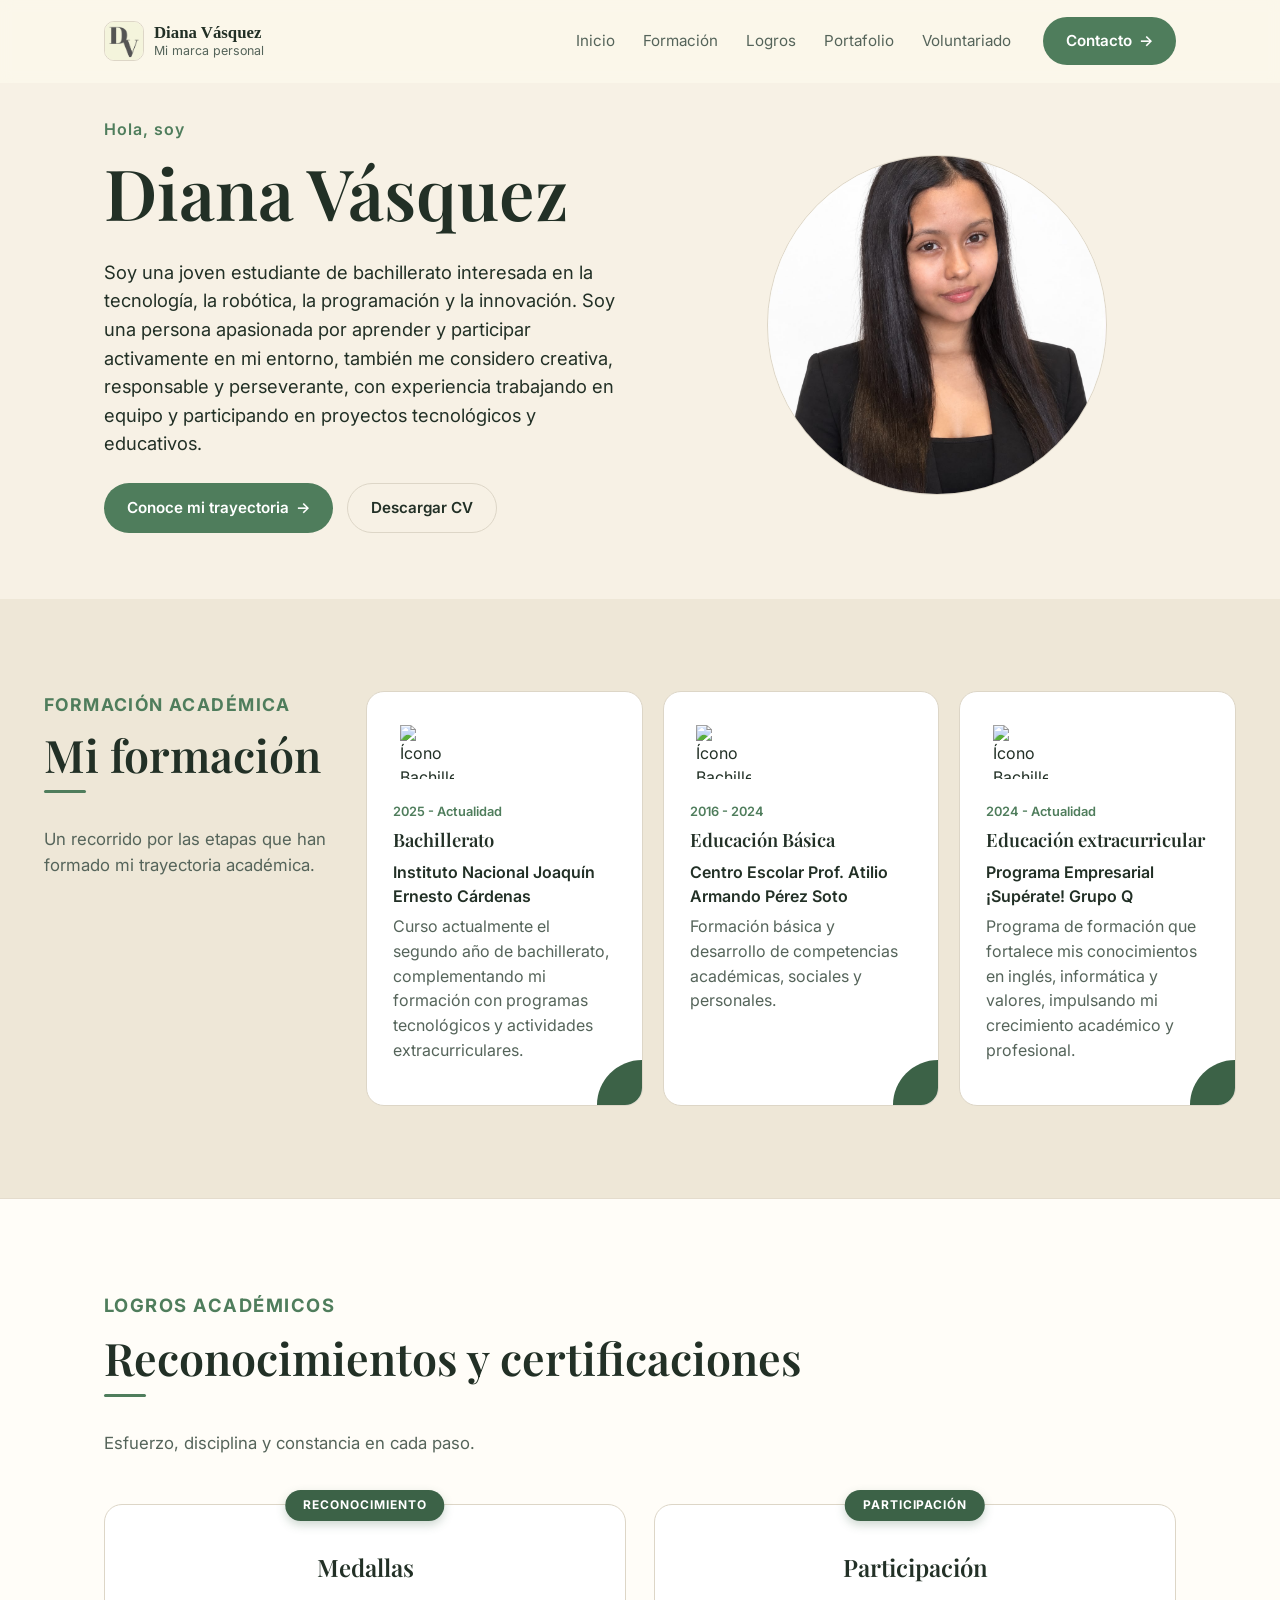
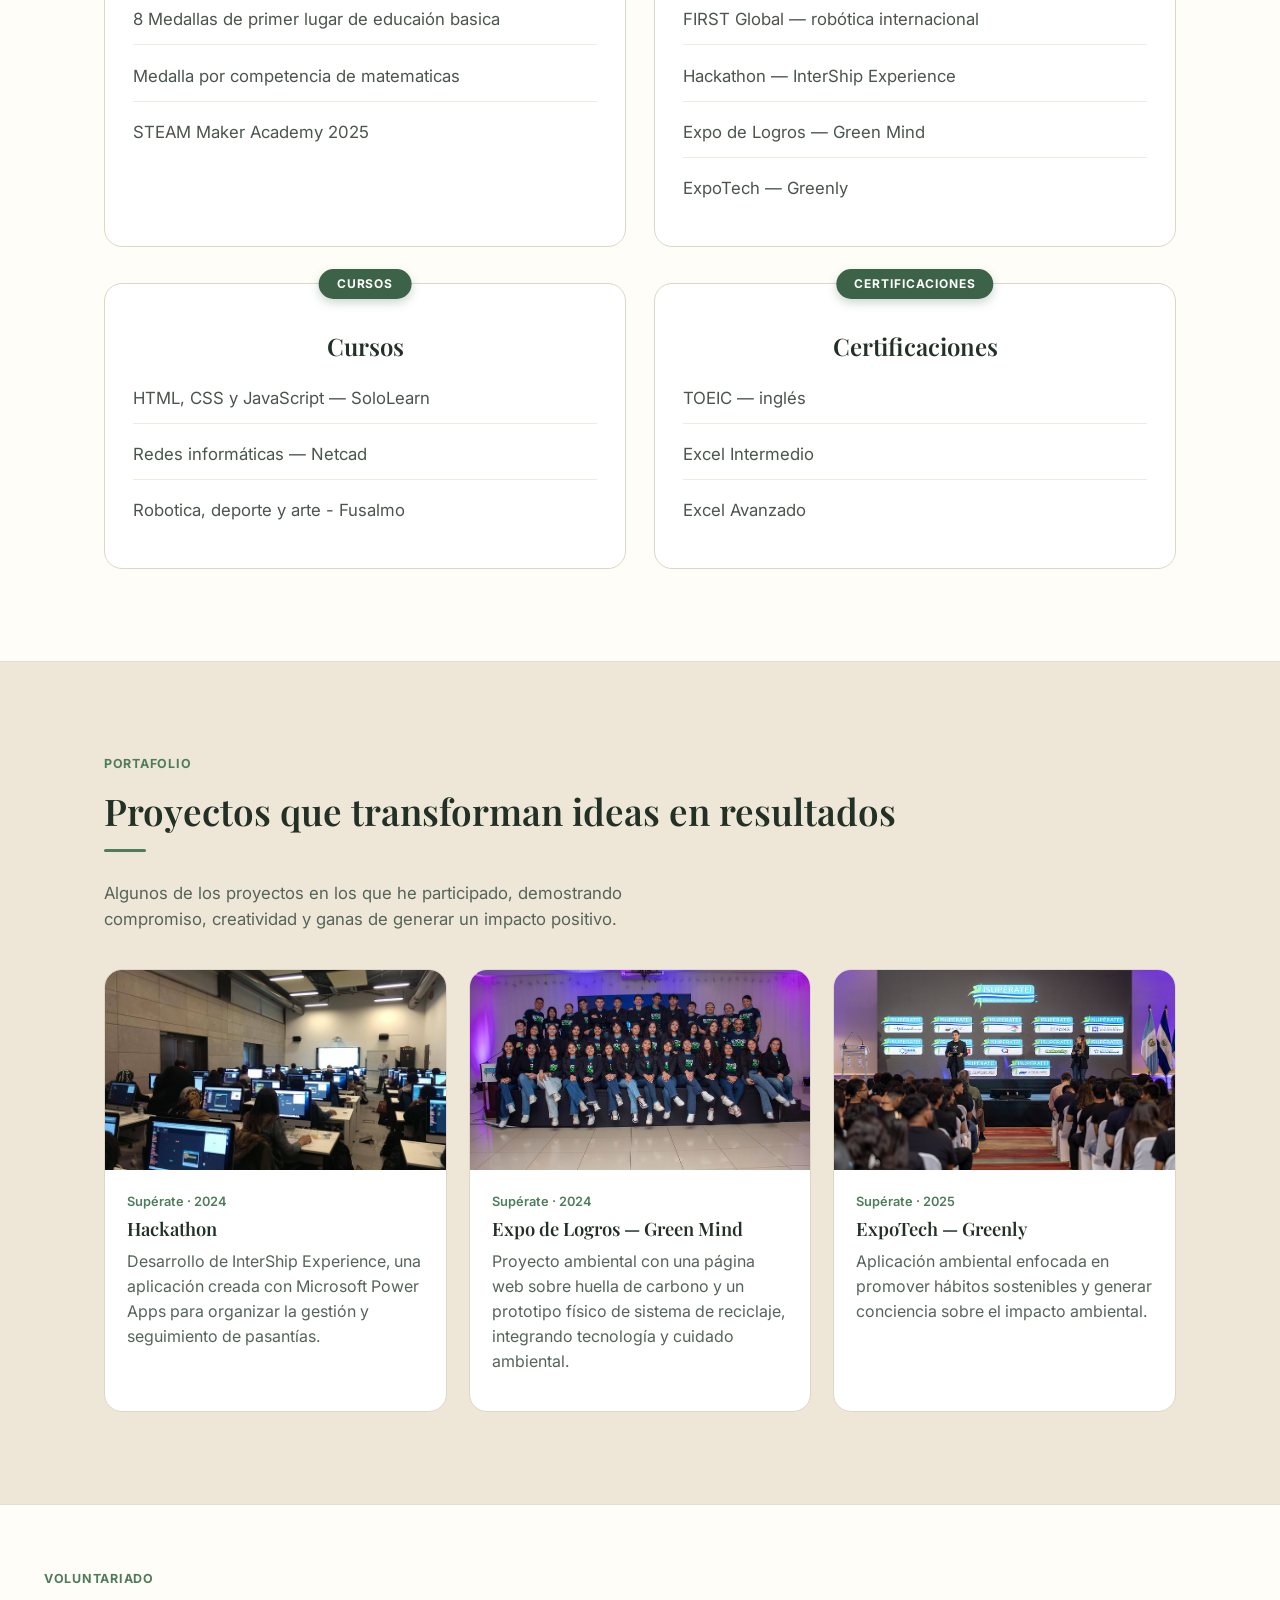
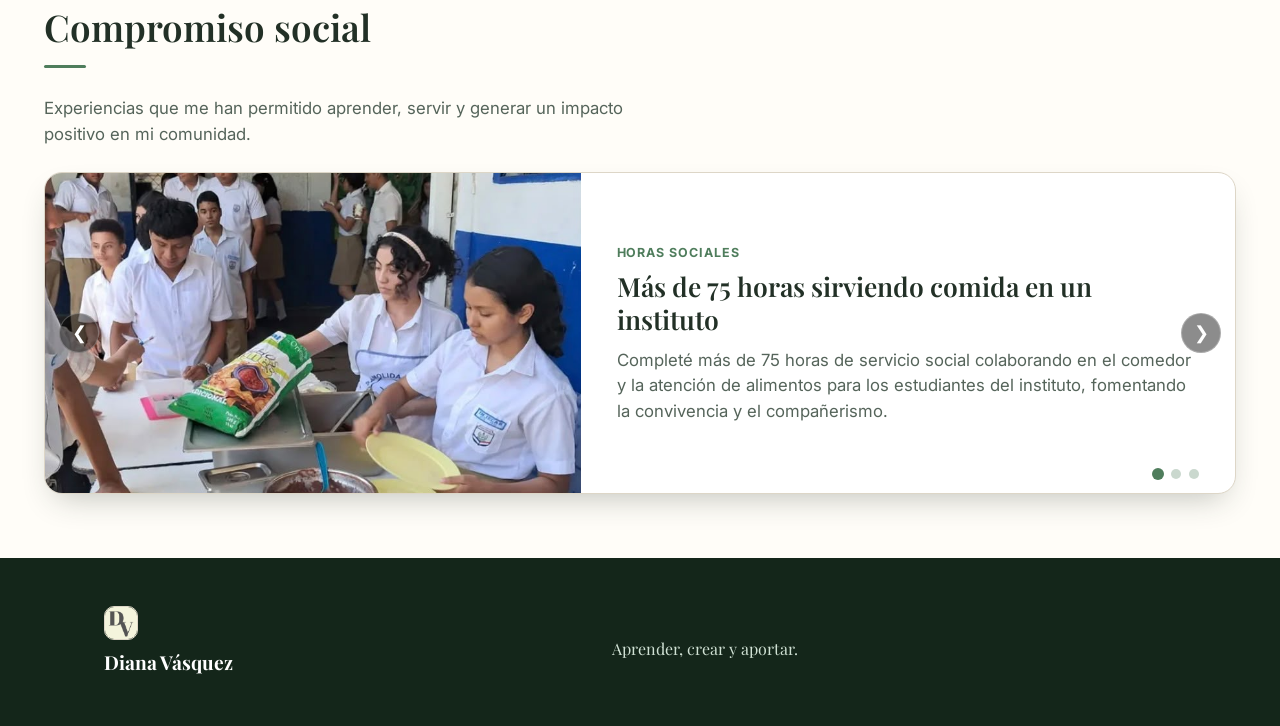
==== index.html @ 282e213e "Add files via upload" ====
<!DOCTYPE html>
<html lang="es">
<head>
<meta charset="UTF-8">
<meta name="viewport" content="width=device-width, initial-scale=1">
<title>Diana Vásquez — Mi marca personal</title>
<link rel="stylesheet" href="styles.css">
<link rel="preconnect" href="https://fonts.googleapis.com">
<link href="https://fonts.googleapis.com/css2?family=Caveat:wght@500;600&family=Inter:wght@400;500;600;700&family=Playfair+Display:ital,wght@0,600;0,700;1,600&display=swap" rel="stylesheet">
</head>
<body>

<!-- ============ HEADER / NAV ============ -->
<header class="site-header">
  <div class="wrap header-row">
    <!-- Logo: coloca tu imagen en assets/logo.jpg. Si no existe, se muestra "DV" -->
    <a href="#inicio" class="brand">
      <span class="brand-mark">
        <img src="logo.PNG" alt="Logo de Diana Vásquez" onerror="this.style.display='none'; this.nextElementSibling.style.display='flex';">
        <span class="brand-mark-fallback">DV</span>
      </span>
      <span class="brand-text">
        <strong>Diana Vásquez</strong>
        <small>Mi marca personal</small>
      </span>
    </a>
    <nav class="main-nav">
      <a href="#inicio">Inicio</a>
      <a href="#formacion">Formación</a>
      <a href="#logros">Logros</a>
      <a href="#portafolio">Portafolio</a>
      <a href="#voluntariado">Voluntariado</a>
    </nav>
    <a href="#contacto" class="btn btn-primary">Contacto <span aria-hidden="true">→</span></a>
    <!-- Botón hamburguesa, solo visible en móvil -->
    <button class="nav-toggle" aria-label="Abrir menú" aria-expanded="false">
      <span></span><span></span><span></span>
    </button>
  </div>
</header>

<main>

  <!-- ============ HERO / INICIO ============ -->
  <section id="inicio" class="hero">
    <div class="wrap hero-grid">
      <div class="hero-copy">
        <p class="eyebrow">Hola, soy</p>
        <h1>Diana Vásquez</h1>
        
        <p class="hero-lead">Soy una joven estudiante de bachillerato interesada en la tecnología, la robótica, la programación y la
           innovación. Soy una persona apasionada por aprender y participar activamente en mi entorno, también me considero creativa,
            responsable y perseverante, con experiencia trabajando en equipo y participando en proyectos tecnológicos y educativos.
             <div class="hero-actions">
          <a href="#formacion" class="btn btn-primary">Conoce mi trayectoria <span aria-hidden="true">→</span></a>
          <a href="CV%20-%20Diana%20V%C3%A1squez.pdf" class="btn btn-ghost" download="CV - Diana Vásquez.pdf">Descargar CV</a>
        </div>
      </div>
      <div class="hero-visual">
        
        <div class="avatar-wrap">
          <div class="avatar-circle">
            <img src="perfi.jpeg" alt="Foto de Diana Vásquez" onerror="this.style.display='none'; this.nextElementSibling.style.display='flex';">
            <span class="avatar-fallback">DV</span>
          </div>
        </div>
        </div>
      </div>
    </div>
  </section>

<!-- ============ FORMACIÓN ACADÉMICA  ============ -->
  <section id="formacion" class="section alt">
    <div class="wrap formacion-layout">
      <!-- Columna izquierda: Títulos y descripción -->
      <div class="formacion-header">
        <p class="section-eyebrow">FORMACIÓN ACADÉMICA</p>
        <h2>Mi formación</h2>
        <p class="section-lead">Un recorrido por las etapas que han formado mi trayectoria académica.</p>
      </div>

      <!-- Columna derecha: Las 3 tarjetas (sin íconos/emojis) -->
      <div class="formacion-cards">
        <article class="info-tile">
          <div class="tile-icon">
            <img src="1.PNG" alt="Ícono Bachillerato">
          </div>
          <p class="tile-tag">2025 - Actualidad</p>
          <h3>Bachillerato</h3>
          <p class="tile-org">Instituto Nacional Joaquín Ernesto Cárdenas</p>
          <p>Curso actualmente el segundo año de bachillerato, complementando mi formación con programas tecnológicos y actividades extracurriculares.</p>
        </article>

        <article class="info-tile">
          <div class="tile-icon">
            <img src="2.PNG" alt="Ícono Bachillerato">
          </div>
          <p class="tile-tag">2016 - 2024</p>
          <h3>Educación Básica</h3>
          <p class="tile-org">Centro Escolar Prof. Atilio Armando Pérez Soto</p>
          <p>Formación básica y desarrollo de competencias académicas, sociales y personales.</p>
        </article>

        <article class="info-tile">
          <div class="tile-icon">
            <img src="3.PNG" alt="Ícono Bachillerato">
          </div>
          <p class="tile-tag">2024 - Actualidad </p>
          <h3>Educación extracurricular</h3>
          <p class="tile-org">Programa Empresarial ¡Supérate! Grupo Q</p>
          <p>Programa de formación que fortalece mis conocimientos en inglés, informática y valores, impulsando mi crecimiento académico y profesional.</p>
        </article>
      </div>
    </div>
  </section>

  <!-- ============ LOGROS ACADÉMICOS ============ -->
<section id="logros" class="section">
  <div class="wrap">
    <p class="section-eyebrow">LOGROS ACADÉMICOS</p>
    <h2>Reconocimientos y certificaciones</h2>
    <p class="section-lead">Esfuerzo, disciplina y constancia en cada paso.</p>

    <div class="logros-grid-2x2">
      <!-- Tarjeta 1: Medallas -->
      <article class="badge-tile">
        <span class="top-badge">RECONOCIMIENTO</span>
        <h3>Medallas</h3>
        <ul class="tile-list">
          <!-- Aquí puedes agregar tus medallas -->
          <li>8 Medallas de primer lugar de educaión basica</li>
          <li>Medalla por competencia de matematicas</li>
          <li>STEAM Maker Academy 2025</li>
        </ul>
      </article>

      <!-- Tarjeta 2: Participación -->
      <article class="badge-tile">
        <span class="top-badge">PARTICIPACIÓN</span>
        <h3>Participación</h3>
        <ul class="tile-list">
          <li>FIRST Global — robótica internacional</li>
          <li>Hackathon — InterShip Experience</li>
          <li>Expo de Logros — Green Mind</li>
          <li>ExpoTech — Greenly</li>
        </ul>
      </article>

      <!-- Tarjeta 3: Cursos -->
      <article class="badge-tile">
        <span class="top-badge">CURSOS</span>
        <h3>Cursos</h3>
        <ul class="tile-list">
          <li>HTML, CSS y JavaScript — SoloLearn</li>
          <li>Redes informáticas — Netcad</li>
          <li>Robotica, deporte y arte - Fusalmo </li>
        </ul>
      </article>

      <!-- Tarjeta 4: Certificaciones -->
      <article class="badge-tile">
        <span class="top-badge">CERTIFICACIONES</span>
        <h3>Certificaciones</h3>
        <ul class="tile-list">
          <li>TOEIC — inglés</li>
          <li>Excel Intermedio</li>
          <li>Excel Avanzado</li>
        </ul>
      </article>
    </div>
  </div>
</section>

  <!-- ============ PORTAFOLIO (fondo alterno) ============ -->
  <section id="portafolio" class="section alt">
    <div class="wrap">
      <p class="section-eyebrow">Portafolio</p>
      <h2>Proyectos que transforman ideas en <em>resultados</em></h2>
      <p class="section-lead">Algunos de los proyectos en los que he participado, demostrando compromiso, creatividad y ganas de generar un impacto positivo.</p>

      <div class="card-grid three">
        <article class="portfolio-card">
          <div class="portfolio-img-wrap">
          <img src="hacka.jfif" alt="Vista previa Proyecto 1" class="portfolio-img" onerror="this.style.display='none'; this.nextElementSibling.style.display='flex';">
          <div class="img-placeholder"><strong>Sube tu imagen aquí</strong><span>hacka.jfif</span></div>
        </div>
          <div class="project-body">
            <p class="tile-tag">Supérate · 2024</p>
            <h3>Hackathon</h3>
            <p>Desarrollo de InterShip Experience, una aplicación creada con Microsoft Power Apps para organizar la gestión y seguimiento de pasantías.</p>
          </div>
        </article>
        <article class="portfolio-card">
          <div class="portfolio-img-wrap">
          <img src="expo.jpg" alt="Vista previa Proyecto 2" class="portfolio-img" onerror="this.style.display='none'; this.nextElementSibling.style.display='flex';">
          <div class="img-placeholder"><strong>Sube tu imagen aquí</strong><span>expo.jpg</span></div>
        </div>
          <div class="project-body">
            <p class="tile-tag">Supérate · 2024</p>
            <h3>Expo de Logros — Green Mind</h3>
            <p>Proyecto ambiental con una página web sobre huella de carbono y un prototipo físico de sistema de reciclaje, integrando tecnología y cuidado ambiental.</p>
          </div>
        </article>
        <article class="portfolio-card">
          <div class="portfolio-img-wrap">
          <img src="expot.jpg" alt="Vista previa Proyecto 3" class="portfolio-img" onerror="this.style.display='none'; this.nextElementSibling.style.display='flex';">
          <div class="img-placeholder"><strong>Sube tu imagen aquí</strong><span>expot.jpg</span></div>
        </div>
          <div class="project-body">
            <p class="tile-tag">Supérate · 2025</p>
            <h3>ExpoTech — Greenly</h3>
            <p>Aplicación ambiental enfocada en promover hábitos sostenibles y generar conciencia sobre el impacto ambiental.</p>
          </div>
        </article>
      </div>
    </div>
  </section>

<!-- ============ VOLUNTARIADO (MÁS ANCHO Y MENOS ALTO) ============ -->
  <section id="voluntariado" class="section voluntariado-section">
    <div class="wrap wrap-wide">
      <p class="section-eyebrow eyebrow-light">VOLUNTARIADO</p>
      <h2 class="title-light">Compromiso social</h2>
      <p class="section-lead lead-light">Experiencias que me han permitido aprender, servir y generar un impacto positivo en mi comunidad.</p>

      <!-- Slider Container -->
      <div class="vol-slider-container">
        
        <!-- Slide 1 -->
        <article class="vol-slide active">
          <div class="vol-media">
            <img src="vol.jpeg" alt="Servicio de comida en instituto" onerror="this.style.display='none'; this.nextElementSibling.style.display='flex';">
            <div class="img-placeholder"><strong>Sube tu imagen aquí</strong><span>voluntariado1.jpg</span></div>
          </div>
          <div class="vol-content">
            <span class="vol-tag">HORAS SOCIALES</span>
            <h3 class="vol-title">Más de 75 horas sirviendo comida en un instituto</h3>
            <p class="vol-desc">
              Completé más de 75 horas de servicio social colaborando en el comedor y la atención de alimentos para los estudiantes del instituto, fomentando la convivencia y el compañerismo.
            </p>
          </div>
        </article>

        <!-- Slide 2 -->
        <article class="vol-slide">
          <div class="vol-media">
            <img src="vol2.jfif" alt="Recaudación de fondos en iglesia" onerror="this.style.display='none'; this.nextElementSibling.style.display='flex';">
            <div class="img-placeholder"><strong>Sube tu imagen aquí</strong><span>voluntariado2.jpg</span></div>
          </div>
          <div class="vol-content">
            <span class="vol-tag">ACTIVIDAD COMUNITARIA</span>
            <h3 class="vol-title">Preparación de comida para recaudar fondos</h3>
            <p class="vol-desc">
              Apoyo constante en la elaboración y venta de platillos durante eventos especiales de mi iglesia, con el propósito de recaudar fondos para proyectos benéficos y comunitarios.
            </p>
          </div>
        </article>

        <!-- Slide 3 -->
        <article class="vol-slide">
          <div class="vol-media">
            <img src="vol3.jfif" alt="Campaña de limpieza comunitaria" onerror="this.style.display='none'; this.nextElementSibling.style.display='flex';">
            <div class="img-placeholder"><strong>Sube tu imagen aquí</strong><span>voluntariado3.jpg</span></div>
          </div>
          <div class="vol-content">
            <span class="vol-tag">IMPACTO AMBIENTAL</span>
            <h3 class="vol-title">Campaña de limpieza en mi comunidad</h3>
            <p class="vol-desc">
              Participación activa en jornadas comunitarias para la recolección de desechos, limpieza de áreas verdes y concientización sobre el cuidado del medio ambiente local.
            </p>
          </div>
        </article>

        <!-- Botones de Navegación -->
        <button class="vol-nav-btn prev" id="volPrevBtn" aria-label="Anterior voluntariado">
          &#10094;
        </button>
        <button class="vol-nav-btn next" id="volNextBtn" aria-label="Siguiente voluntariado">
          &#10095;
        </button>

        <!-- Indicadores -->
        <div class="vol-dots">
          <span class="vol-dot active" data-slide="0"></span>
          <span class="vol-dot" data-slide="1"></span>
          <span class="vol-dot" data-slide="2"></span>
        </div>

      </div>
    </div>
  </section>
</main>

<!-- ============ FOOTER ============ -->
<footer id="contacto" class="site-footer">
  <div class="wrap footer-row">
    <!-- Lado izquierdo: Logo y Nombre a la par -->
    <div class="footer-brand">
      <span class="brand-mark small">
        <img src="logo.PNG" alt="Logo DV" onerror="this.style.display='none'; this.nextElementSibling.style.display='flex';">
        <span class="brand-mark-fallback">DV</span>
      </span>
      <strong>Diana Vásquez</strong>
    </div>
    <p class="footer-tagline">Aprender, crear y aportar.</p>
    <div class="footer-links">
    </div>
  </div>
</footer>

<!-- ============ SCRIPTS ============ -->
<script>
  // Le da un fondo más sólido a la barra de navegación cuando haces scroll
  const header = document.querySelector('.site-header');
  const onScroll = () => header.classList.toggle('is-scrolled', window.scrollY > 12);
  onScroll();
  window.addEventListener('scroll', onScroll, { passive: true });

  // Abre y cierra el menú en móvil
  const toggle = document.querySelector('.nav-toggle');
  const nav = document.querySelector('.main-nav');
  toggle.addEventListener('click', () => {
    const open = nav.classList.toggle('open');
    toggle.setAttribute('aria-expanded', open);
  });
  document.querySelectorAll('.main-nav a').forEach(a => a.addEventListener('click', () => {
    nav.classList.remove('open');
    toggle.setAttribute('aria-expanded', false);
  }));

  const volSlides = document.querySelectorAll('.vol-slide');
  const volDots = document.querySelectorAll('.vol-dot');
  const prevBtn = document.getElementById('volPrevBtn');
  const nextBtn = document.getElementById('volNextBtn');
  let currentVolSlide = 0;

  function showVolSlide(index) {
    if (index >= volSlides.length) currentVolSlide = 0;
    else if (index < 0) currentVolSlide = volSlides.length - 1;
    else currentVolSlide = index;

    volSlides.forEach((slide, i) => {
      slide.classList.toggle('active', i === currentVolSlide);
    });
    volDots.forEach((dot, i) => {
      dot.classList.toggle('active', i === currentVolSlide);
    });
  }

  if (prevBtn && nextBtn) {
    prevBtn.addEventListener('click', () => showVolSlide(currentVolSlide - 1));
    nextBtn.addEventListener('click', () => showVolSlide(currentVolSlide + 1));
    volDots.forEach((dot, i) => {
      dot.addEventListener('click', () => showVolSlide(i));
    });
  }
</script>
</body>
</html>
---- styles.css ----
* { box-sizing: border-box; }
html { scroll-behavior: smooth; }
body {
  margin: 0;
  font-family: "Inter", -apple-system, BlinkMacSystemFont, "Segoe UI", sans-serif;
  color: #223026;
  background: #f7f1e5;
  line-height: 1.55;
}
.wrap {
  max-width: 1120px;
  margin: 0 auto;
  padding: 0 24px;
}

h1, h2, h3 { font-family: "Playfair Display", Georgia, serif; font-weight: 600; margin: 0 0 .4em; color: #223026; }
h1 { font-size: clamp(3rem, 7vw, 4.4rem); line-height: 1.05; }
h2 { font-size: clamp(1.7rem, 3vw, 2.3rem); }
h3 { font-size: 1.15rem; margin-bottom: .3em; }
em { font-family: "Caveat", cursive; font-style: normal; color: #4f7d5c; font-size: 1.05em; }
p { margin: 0 0 1em; color: #55645a; }
a { color: inherit; }
ul { margin: 0; padding-left: 1.1em; color: #55645a; }
li { margin-bottom: .3em; }

.btn {
  display: inline-flex;
  align-items: center;
  gap: .5em;
  padding: .8em 1.5em;
  border-radius: 999px;
  font-weight: 600;
  text-decoration: none;
  font-size: .95rem;
  transition: transform .15s ease, opacity .15s ease, background .15s ease;
}
.btn:hover { transform: translateY(-1px); }
.btn-primary { background: #4f7d5c; color: #ffffff; }
.btn-primary:hover { background: #3c6247; }
.btn-ghost { background: transparent; color: #223026; border: 1px solid #ddd6c7; }

.site-header {
  position: sticky;
  top: 0;
  z-index: 50;
  background: rgba(253, 249, 237, 0.7);
  backdrop-filter: blur(6px);
  border-bottom: 1px solid transparent;
  transition: background .25s ease, border-color .25s ease, box-shadow .25s ease;
}
.site-header.is-scrolled {
  background: #eee7d7;
  border-bottom-color: #ddd6c7;
  box-shadow: 0 6px 24px -18px rgba(34, 48, 38, .4);
}
.header-row {
  display: flex;
  align-items: center;
  gap: 32px;
  padding-top: 17px;
  padding-bottom: 17px;
}
.brand { display: flex; align-items: center; gap: 10px; text-decoration: none; margin-right: auto; }
.brand-mark {
  width: 40px; height: 40px;
  border: 1.5px solid #ddd6c7;
  border-radius: 10px;
  background: #ffffff;
  display: flex; align-items: center; justify-content: center;
  font-family: "Fraunces", Georgia, serif; font-weight: 600; font-size: .95rem;
  color: #223026;
  flex-shrink: 0;
  overflow: hidden;
}
.brand-mark img { width: 100%; height: 100%; object-fit: cover; display: block; }
.brand-mark-fallback { display: none; }
.brand-mark.small { width: 34px; height: 34px; margin-bottom: 8px; }
.brand-text { display: flex; flex-direction: column; line-height: 1.2; }
.brand-text strong { font-family: "Fraunces", Georgia, serif; font-size: 1.05rem; }
.brand-text small { color: #55645a; font-size: .78rem; }
.main-nav { display: flex; gap: 28px; }
.main-nav a { text-decoration: none; font-size: .95rem; color: #55645a; }
.main-nav a:hover { color: #4f7d5c; }
.nav-toggle { display: none; flex-direction: column; gap: 5px; background: none; border: none; cursor: pointer; padding: 6px; }
.nav-toggle span { width: 22px; height: 2px; background: #223026; display: block; }

.hero { padding: 32px 0 64px; background: #f7f1e5; position: relative; overflow: hidden; }
.hero-grid {
  display: grid;
  grid-template-columns: 1.05fr .95fr;
  gap: 64px;
  min-height: auto;
  align-items: center;
}
.eyebrow { color: #4f7d5c; font-weight: 600; letter-spacing: .06em; margin-bottom: .9em; }
.hero-lead { font-size: 1.15rem; color: #223026; max-width: 50ch; }
.hero-actions { display: flex; gap: 14px; flex-wrap: wrap; margin-top: 1.6em; }
.hero-visual { position: relative; display: flex; flex-direction: column; align-items: center; justify-content: center; min-height: 420px; }
.avatar-wrap { position: relative; width: 360px; height: 360px; display: flex; align-items: center; justify-content: center; }
.avatar-circle {
  position: relative;
  width: 340px; height: 340px;
  border-radius: 50%;
  background: #eee7d7;
  border: 1px solid #ddd6c7;
  display: flex; align-items: center; justify-content: center;
  color: #223026;
  overflow: hidden;
}
.avatar-circle img { width: 100%; height: 100%; object-fit: cover; display: block; }
.avatar-fallback {
  display: none;
  align-items: center; justify-content: center;
  width: 100%; height: 100%;
  font-family: "Fraunces", Georgia, serif;
  font-size: 4.4rem;
  font-weight: 600;
  color: #55645a;
}
.info-card {
  background: #ffffff;
  border: 1px solid #ddd6c7;
  border-radius: 18px;
  padding: 20px 22px;
  margin-top: 18px;
  width: min(320px, 90%);
  box-shadow: 0 18px 40px -24px rgba(34, 48, 38, .3);
}
.info-row { display: flex; gap: 12px; align-items: flex-start; }
.info-row + .info-row { margin-top: 14px; }
.info-icon { font-size: 1.2rem; }
.info-label { margin: 0; font-size: .78rem; color: #4f7d5c; font-weight: 600; }
.info-value { margin: 0; font-size: .92rem; color: #223026; }

.section { padding: 92px 0; position: relative; }
.section + .section { border-top: 1px solid #e4dccd; }
.section.alt { background: #eee7d7; }
.section:not(.alt) { background: #fffdf8; }
.section-eyebrow { color: #4f7d5c; font-weight: 700; letter-spacing: .06em; text-transform: uppercase; font-size: .78rem; margin-bottom: .7em; }
.section h2 { position: relative; padding-bottom: .35em; }
.section h2::after { content: ""; display: block; width: 42px; height: 3px; margin-top: 10px; border-radius: 99px; background: #4f7d5c; }
.section-lead { max-width: 56ch; font-size: 1.05rem; margin-bottom: 2.2em; }
.card-grid { display: grid; gap: 22px; }
.card-grid.three { grid-template-columns: repeat(3, 1fr); }
.info-tile {
  background: #ffffff;
  border: 1px solid #ddd6c7;
  border-radius: 18px;
  padding: 26px;
  position: relative !important;
  overflow: hidden !important;
  transition: transform 0.3s ease, box-shadow 0.3s ease;
}
.info-tile:hover {
  transform: translateY(-6px) scale(1.04);
  box-shadow: 0 18px 34px -15px rgba(34, 48, 38, 0.25);
}
.info-tile::after {
  content: "";
  position: absolute;
  bottom: 0;
  right: 0;
  width: 45px;
  height: 45px;
  background-color: #3c6247;
  border-radius: 100% 0 0 0;
  pointer-events: none;
  transition: transform 0.3s ease, background-color 0.3s ease;
  transform-origin: bottom right;
}

#formacion .section-eyebrow { font-size: 1.1rem; letter-spacing: .08em; }
#formacion h2 { font-size: 2.8rem; line-height: 1.1; }
#formacion .wrap { max-width: 95%; padding: 0 12px; }

.formacion-layout {
  display: grid;
  grid-template-columns: 1fr 3fr;
  gap: 32px;
  align-items: start;
}
.formacion-header { max-width: 300px; }
.formacion-cards {
  display: grid;
  grid-template-columns: repeat(3, 1fr);
  gap: 20px;
}

.tile-tag { color: #4f7d5c; font-size: .8rem; font-weight: 600; margin-bottom: .3em; }
.tile-org { color: #223026; font-weight: 600; margin-bottom: .3em; }
.tile-icon {
  width: 68px;
  height: 68px;
  display: flex;
  align-items: center;
  justify-content: center;
  margin-bottom: 16px;
}
.tile-icon img {
  width: 80%;
  height: 80%;
  object-fit: contain;
}

#logros .section-eyebrow { font-size: 1.15rem; letter-spacing: 0.08em; }
#logros h2 { font-size: 2.8rem; line-height: 1.15; }
.logros-grid-2x2 {
  display: grid;
  grid-template-columns: repeat(2, 1fr);
  gap: 36px 28px;
  margin-top: 48px;
}
.badge-tile {
  background: #ffffff;
  border: 1px solid #ddd6c7;
  border-radius: 18px;
  padding: 36px 28px 28px;
  position: relative;
  transition: transform 0.3s ease, box-shadow 0.3s ease;
}
.badge-tile:hover {
  transform: translateY(-5px) scale(1.02);
  box-shadow: 0 16px 32px -12px rgba(34, 48, 38, 0.2);
}
.top-badge {
  position: absolute;
  top: -15px;
  left: 50%;
  transform: translateX(-50%);
  background-color: #3c6247;
  color: #ffffff;
  font-size: 0.75rem;
  font-weight: 700;
  letter-spacing: 0.08em;
  padding: 6px 18px;
  border-radius: 20px;
  text-transform: uppercase;
  box-shadow: 0 4px 10px rgba(60, 98, 71, 0.25);
}
.badge-tile h3 {
  font-size: 1.5rem;
  margin-top: 8px;
  margin-bottom: 16px;
  text-align: center;
}

.tile-list {
  list-style: none;
  padding: 0;
  margin: 0;
}
.tile-list li {
  padding: 12px 0;
  border-bottom: 1px solid #f0ebe1;
  border-top: none !important;
  font-size: 1.05rem;
  color: #4a554d;
  position: relative;
}
.tile-list li:first-child {
  border-top: none;
  padding-top: 4px;
}
.tile-list li:last-child {
  border-bottom: none;
}

/* Cuadrícula del portafolio (3 columnas) */
.portfolio-grid {
  display: grid;
  grid-template-columns: repeat(3, 1fr);
  gap: 28px;
  margin-top: 40px;
  align-items: start; /* Evita que las tarjetas se estiren verticalmente si tienen distinto contenido */
}

/* Tarjeta del proyecto */
.portfolio-card {
  background: #ffffff;
  border: 1px solid #ddd6c7;
  border-radius: 18px;
  overflow: hidden;
  transition: transform 0.3s ease, box-shadow 0.3s ease;
  display: flex;
  flex-direction: column;
}

.portfolio-card:hover {
  transform: translateY(-6px) scale(1.02);
  box-shadow: 0 16px 32px -10px rgba(34, 48, 38, 0.2);
}

/* Contenedor de la imagen con altura controlada */
.portfolio-img-wrap {
  width: 100%;
  height: 200px; /* Define una altura fija limpia para el contenedor de la imagen */
  overflow: hidden;
  background-color: #eee7d7;
}

.portfolio-img {
  width: 100%;
  height: 100%;
  object-fit: cover; /* Asegura que la imagen llene el espacio sin deformarse ni dejar huecos */
  display: block;
  transition: transform 0.4s ease;
}

.portfolio-card:hover .portfolio-img {
  transform: scale(1.06);
}

/* Contenido dentro de la tarjeta */
.portfolio-content {
  padding: 20px 24px;
  flex-grow: 1;
}

.portfolio-tag {
  display: inline-block;
  font-size: 0.75rem;
  font-weight: 700;
  letter-spacing: 0.08em;
  color: #3c6247;
  margin-bottom: 8px;
}

.portfolio-content h3 {
  font-size: 1.35rem;
  margin-bottom: 10px;
  color: #223026;
}

.portfolio-content p {
  font-size: 0.95rem;
  color: #5d6860;
  line-height: 1.5;
  margin-bottom: 16px;
}

.portfolio-link {
  color: #3c6247;
  font-weight: 600;
  text-decoration: none;
  font-size: 0.95rem;
  transition: color 0.2s ease;
}

.portfolio-link:hover {
  color: #223026;
}

.project-card {
  background: #ffffff;
  border: 1px solid #ddd6c7;
  border-radius: 18px;
  overflow: hidden;
  transition: transform .2s ease, box-shadow .2s ease;
}
.project-card:hover {
  transform: translateY(-6px);
  box-shadow: 0 18px 34px -22px rgba(34, 48, 38, .35);
}
.project-top { height: 130px; }
.project-top.t1 { background: #e8ddca; border-bottom: 4px solid #4f7d5c; }
.project-top.t2 { background: #f0e5d4; border-bottom: 4px solid #4f7d5c; }
.project-top.t3 { background: #e3d9c8; border-bottom: 4px solid #4f7d5c; }
.project-body { padding: 22px; }

/* Contenedor más ancho únicamente para la sección de voluntariado */
.wrap-wide {
  max-width: 1240px;
}

/* ============ SECCIÓN VOLUNTARIADO (MENOS ALTO Y MÁS ANCHO) ============ */
.voluntariado-section {
  background-color: #ffffff;
  color: #223026;
  padding: 64px 0; /* Padding vertical más compacto */
}

.eyebrow-light {
  color: #4f7d5c !important;
}

.title-light {
  color: #223026 !important;
}

.title-light::after {
  background: #4f7d5c !important;
}

.lead-light {
  color: #55645a !important;
  margin-bottom: 1.5em;
}

.vol-slider-container {
  position: relative;
  margin-top: 24px;
  border-radius: 18px;
  overflow: hidden;
  box-shadow: 0 14px 32px -12px rgba(34, 48, 38, 0.3);
  background: #ffffff;
  border: 1px solid #ddd6c7;
  min-height: 310px; /* Reducido para que sea menos largo/alto */
}

.vol-slide {
  display: none;
  grid-template-columns: 0.9fr 1.1fr; /* Más espacio horizontal al texto */
  align-items: center;
  min-height: 310px; /* Altura compacta */
}

.vol-slide.active {
  display: grid;
  animation: fadeIn 0.35s ease-in-out;
}

@keyframes fadeIn {
  from { opacity: 0; transform: translateY(4px); }
  to { opacity: 1; transform: translateY(0); }
}

.vol-media {
  width: 100%;
  height: 100%;
  min-height: 310px;
  background-color: #eee7d7;
}

.vol-media img {
  width: 100%;
  height: 100%;
  object-fit: cover;
  display: block;
}

.vol-content {
  padding: 28px 44px 28px 36px; /* Relleno ajustado */
  display: flex;
  flex-direction: column;
  justify-content: center;
}

.vol-tag {
  color: #4f7d5c;
  font-size: 0.78rem;
  font-weight: 700;
  letter-spacing: 0.08em;
  margin-bottom: 8px;
}

.vol-title {
  color: #223026;
  font-size: 1.65rem; /* Tamaño de letra optimizado */
  line-height: 1.25;
  margin-bottom: 12px;
}

.vol-desc {
  color: #55645a;
  font-size: 1.05rem;
  line-height: 1.5;
  margin: 0;
}

/* Botones de navegación */
.vol-nav-btn {
  position: absolute;
  top: 50%;
  transform: translateY(-50%);
  background: rgba(0, 0, 0, 0.45);
  color: #ffffff;
  border: 1px solid rgba(255, 255, 255, 0.25);
  width: 40px;
  height: 40px;
  border-radius: 50%;
  cursor: pointer;
  display: flex;
  align-items: center;
  justify-content: center;
  font-size: 1.1rem;
  transition: all 0.2s ease;
  z-index: 10;
}

.vol-nav-btn:hover {
  background: #3c6247;
  border-color: #88c498;
  transform: translateY(-50%) scale(1.08);
}

.vol-nav-btn.prev { left: 14px; }
.vol-nav-btn.next { right: 14px; }

/* Puntos indicadores */
.vol-dots {
  position: absolute;
  bottom: 14px;
  right: 36px;
  display: flex;
  gap: 8px;
  z-index: 10;
}

.vol-dot {
  width: 10px;
  height: 10px;
  border-radius: 50%;
  background: rgba(79, 125, 92, 0.3);
  cursor: pointer;
  transition: all 0.2s ease;
}

.vol-dot.active, .vol-dot:hover {
  background: #4f7d5c;
  transform: scale(1.2);
}
/* Contenedor de la imagen del voluntariado */
.vol-media {
  width: 100%;
  height: 320px; /* Define una altura exacta igual para todas las tarjetas/slides */
  overflow: hidden; /* Corta cualquier sobrante */
  background-color: #27402f; /* Fondo de respaldo mientras carga */
}

/* Reglas indispensables para la imagen */
.vol-media img {
  width: 100%;
  height: 100%;
  object-fit: cover; /* Ajusta la foto al espacio sin deformarla o aplastarla */
  object-position: center; /* Centra la imagen focalizadamente */
  display: block;
}

/* Responsivo para móviles */
@media (max-width: 850px) {
  .vol-slide {
    grid-template-columns: 1fr;
  }
  .vol-media {
    height: 200px;
    min-height: 200px;
  }
  .vol-content {
    padding: 24px 20px 44px 20px;
  }
  .vol-title {
    font-size: 1.35rem;
  }
  .vol-desc {
    font-size: 0.98rem;
  }
  .vol-dots {
    right: 50%;
    transform: translateX(50%);
    bottom: 12px;
  }
}

.voluntariado-grid { display: grid; grid-template-columns: 1fr 1fr; gap: 40px; align-items: center; }
.voluntariado-card p { margin: 0; }

.site-footer { border-top: 1px solid #ddd6c7; padding: 48px 0; }
.footer-row { display: flex; justify-content: space-between; align-items: flex-end; flex-wrap: wrap; gap: 24px; }
.muted { color: #55645a; }
.signoff { font-family: "Caveat", cursive; font-size: 1.5rem; color: #4f7d5c; margin: 0; }
.footer-links { display: flex; gap: 14px; }
.footer-links a {
  width: 38px; height: 38px;
  border: 1px solid #ddd6c7;
  border-radius: 50%;
  display: flex; align-items: center; justify-content: center;
  text-decoration: none;
  font-size: .85rem;
}

@media (max-width: 900px) {
  .hero-grid { grid-template-columns: 1fr; min-height: 0; gap: 42px; }
  .hero-visual { margin-top: 0; min-height: 0; }
  .avatar-wrap, .avatar-circle { width: 280px; height: 280px; }
  .card-grid.three { grid-template-columns: 1fr 1fr; }
  .voluntariado-grid { grid-template-columns: 1fr; }
  .portfolio-grid { grid-template-columns: 1fr; }
  .formacion-layout { grid-template-columns: 1fr; }
  .formacion-cards { grid-template-columns: 1fr; }
  .logros-grid-2x2 { grid-template-columns: 1fr; }
}

@media (max-width: 640px) {
  .main-nav {
    position: absolute;
    top: 100%; left: 0; right: 0;
    background: #f7f1e5;
    border-bottom: 1px solid #ddd6c7;
    flex-direction: column;
    padding: 16px 24px;
    display: none;
    gap: 16px;
  }
  .main-nav.open { display: flex; }
  .nav-toggle { display: flex; }
  .header-row { flex-wrap: wrap; }
  .btn-primary { order: 2; }
  .card-grid.three { grid-template-columns: 1fr; }
  .avatar-wrap, .avatar-circle { width: 240px; height: 240px; }
  .avatar-fallback { font-size: 3.2rem; }
  .footer-row { flex-direction: column; align-items: flex-start; }
}

/* "resultados" con la misma fuente que el resto del título */
#portafolio h2 em {
  font-family: inherit;
  font-size: inherit;
  font-style: normal;
  font-weight: inherit;
  color: inherit;
}

/* ============ Espacio para imágenes propias ============ */
.img-placeholder {
  display: none;
  width: 100%;
  height: 100%;
  min-height: 200px;
  flex-direction: column;
  align-items: center;
  justify-content: center;
  gap: 6px;
  padding: 16px;
  text-align: center;
  font-size: .85rem;
  color: #55645a;
  border: 2px dashed #b9b09b;
}
.img-placeholder strong { font-family: "Inter", sans-serif; font-size: .95rem; color: #223026; }
.vol-media .img-placeholder { min-height: 310px; }

/* ============ FOOTER verde más oscuro ============ */
.site-footer {
  background: #14261a;
  border-top: none;
  color: #ffffff;
}
.site-footer p,
.site-footer .muted { color: #d1e2d5; }
.site-footer strong { color: #ffffff; }
.site-footer .signoff { color: #88c498; }
.site-footer .brand-mark { background: #ffffff; color: #14261a; }
.site-footer .footer-links a {
  color: #ffffff;
  border-color: rgba(255, 255, 255, .35);
  transition: background .2s ease, border-color .2s ease;
}
.site-footer .footer-links a:hover { background: #4f7d5c; border-color: #88c498; }

/* ============ Tipografía del footer ============ */
.site-footer,
.site-footer p,
.site-footer strong { font-family: "Playfair Display", Georgia, serif; }
.site-footer strong { font-size: 1.2rem; font-weight: 700; }
.site-footer .muted { font-style: italic; font-size: 1rem; }
.site-footer .signoff { font-family: "Playfair Display", Georgia, serif; font-style: italic; font-size: 1.35rem; }
.site-footer .brand-mark { font-family: "Playfair Display", Georgia, serif; }
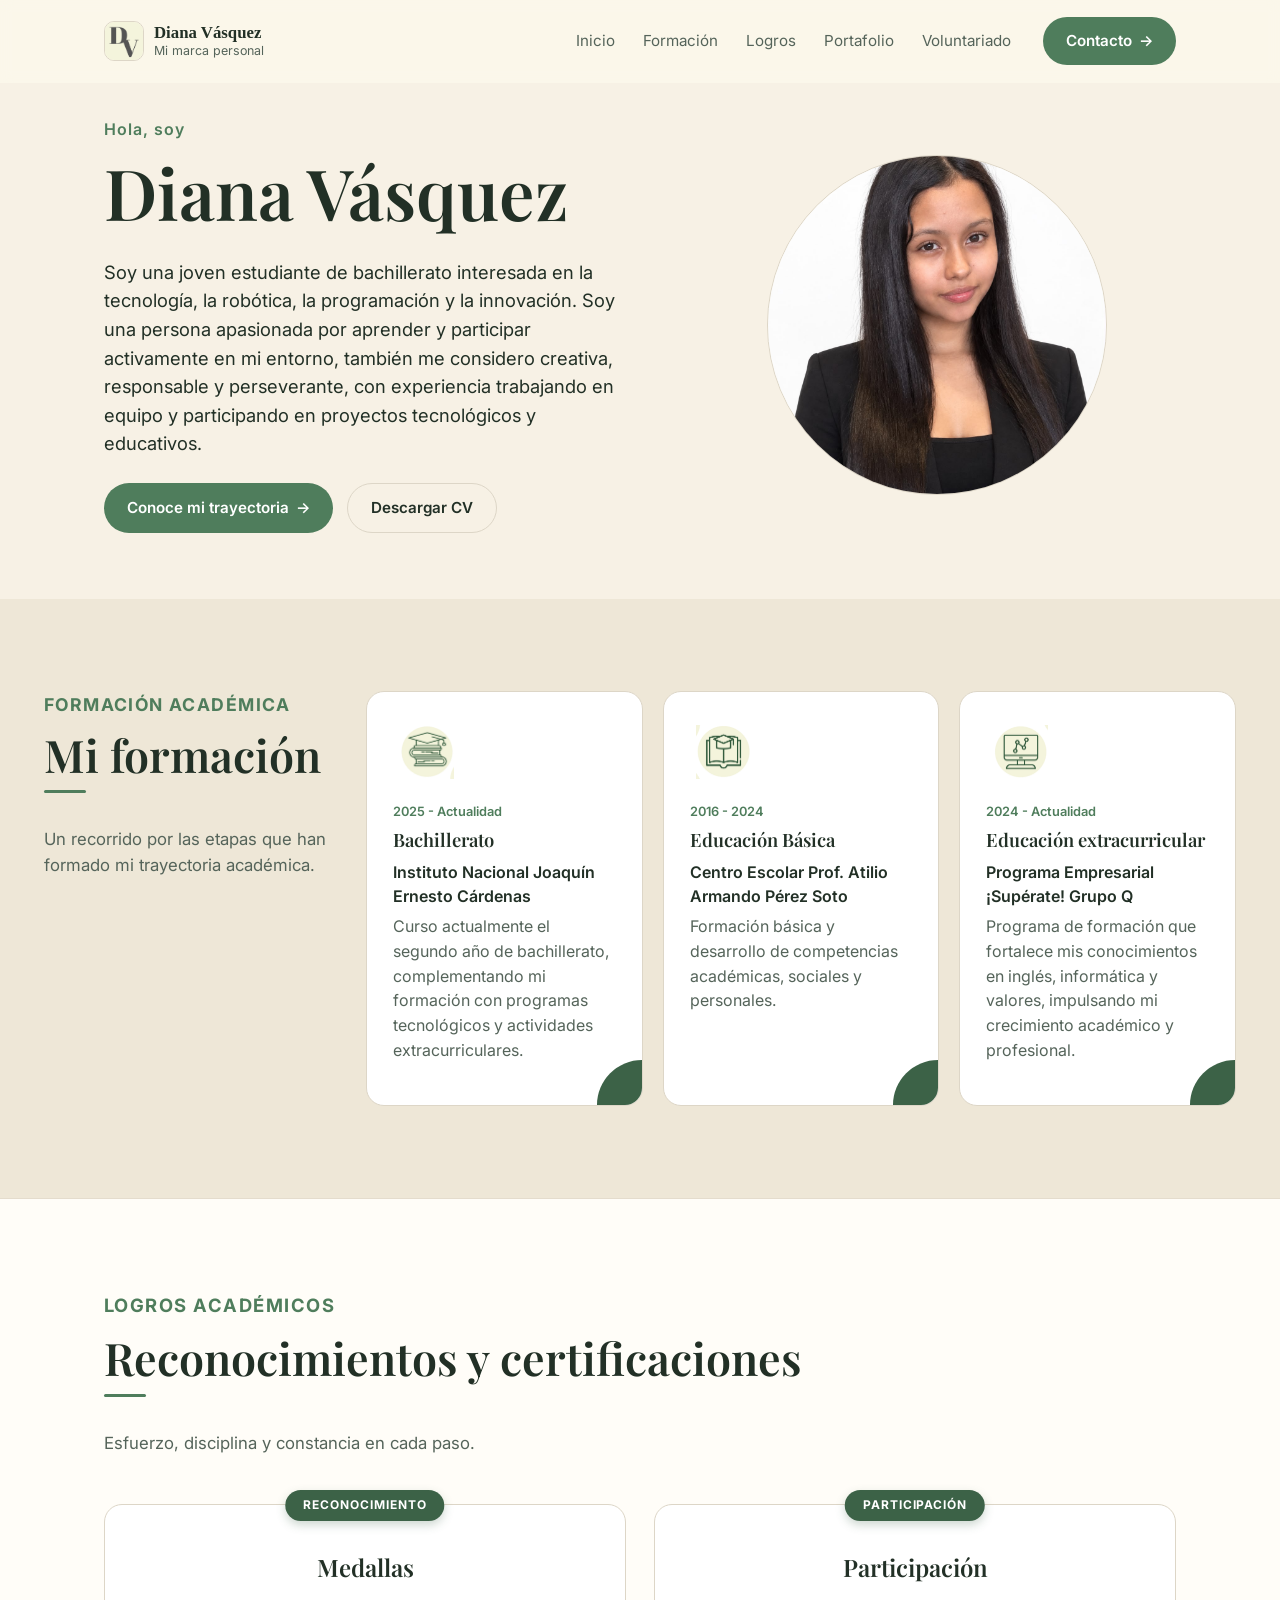
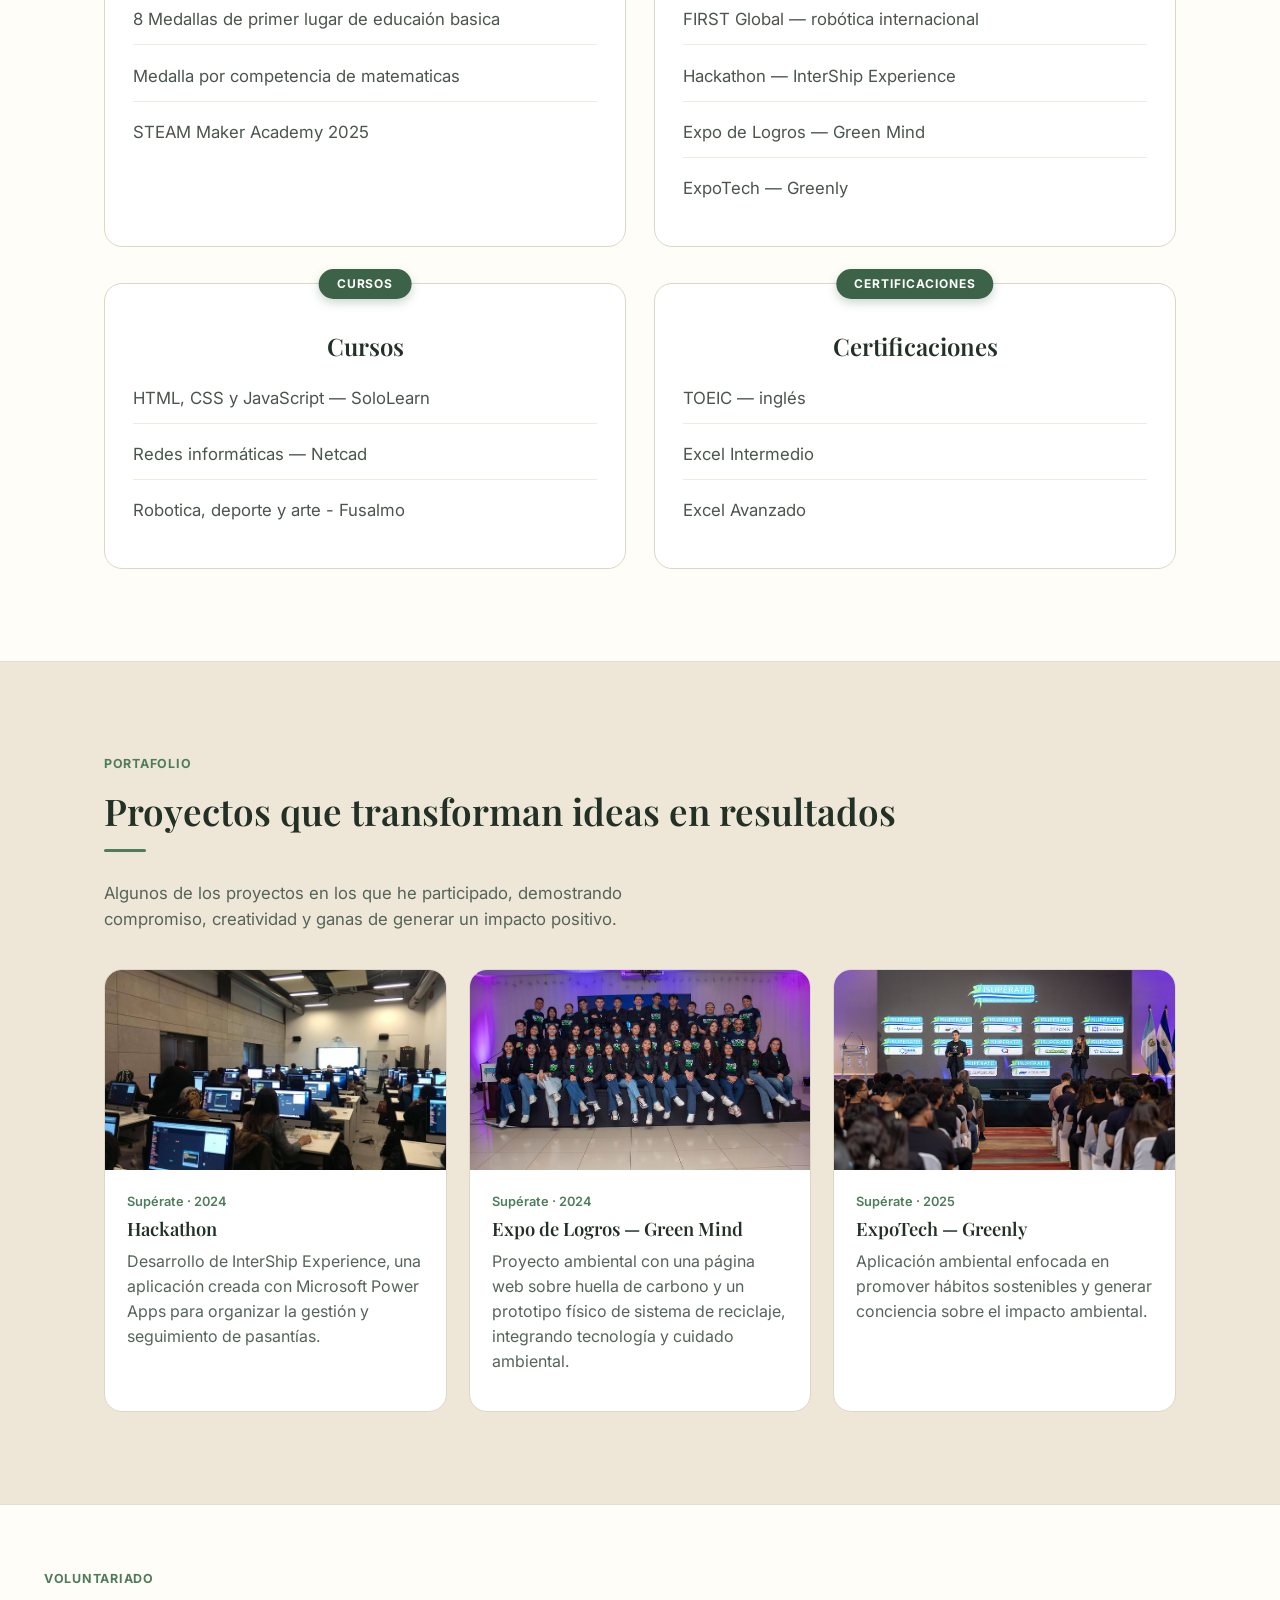
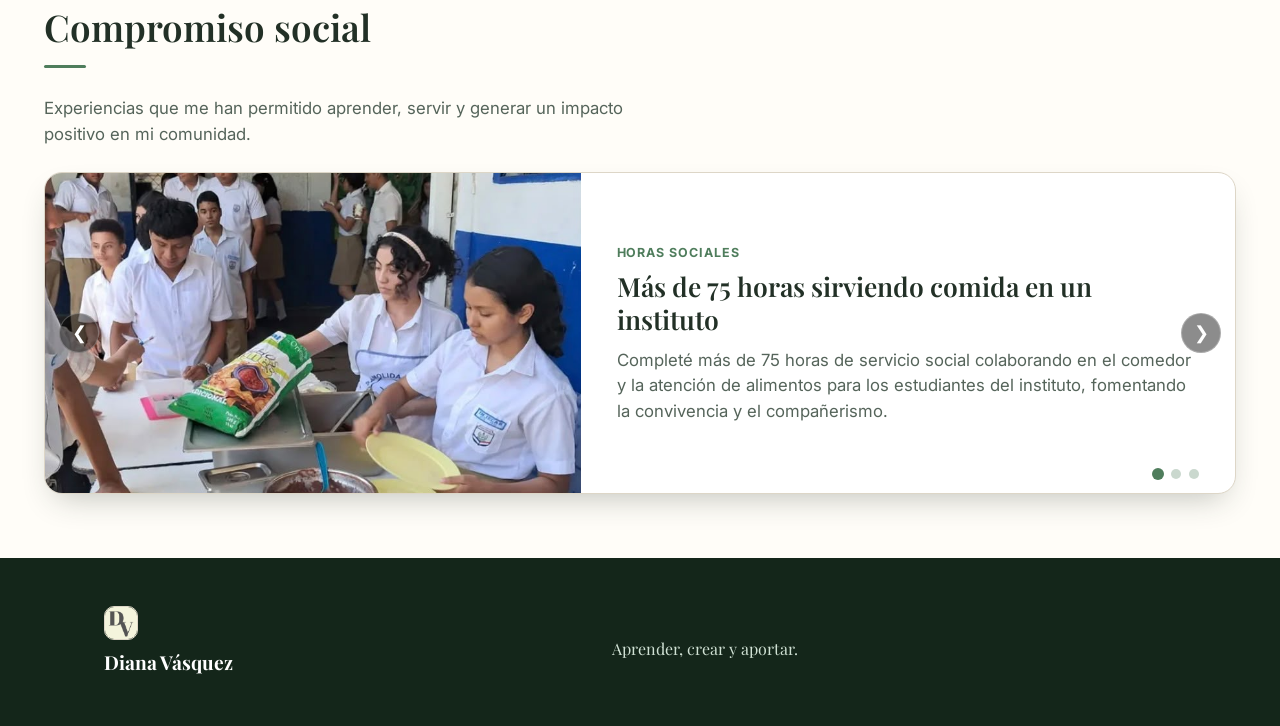
==== commit bfb0228d: "Update index.html" ====
--- a/index.html
+++ b/index.html
@@ -83,7 +83,7 @@
       <div class="formacion-cards">
         <article class="info-tile">
           <div class="tile-icon">
-            <img src="1.PNG" alt="Ícono Bachillerato">
+            <img src="1.png" alt="Ícono Bachillerato">
           </div>
           <p class="tile-tag">2025 - Actualidad</p>
           <h3>Bachillerato</h3>
@@ -93,7 +93,7 @@
 
         <article class="info-tile">
           <div class="tile-icon">
-            <img src="2.PNG" alt="Ícono Bachillerato">
+            <img src="2.png" alt="Ícono Bachillerato">
           </div>
           <p class="tile-tag">2016 - 2024</p>
           <h3>Educación Básica</h3>
@@ -103,7 +103,7 @@
 
         <article class="info-tile">
           <div class="tile-icon">
-            <img src="3.PNG" alt="Ícono Bachillerato">
+            <img src="3.png" alt="Ícono Bachillerato">
           </div>
           <p class="tile-tag">2024 - Actualidad </p>
           <h3>Educación extracurricular</h3>
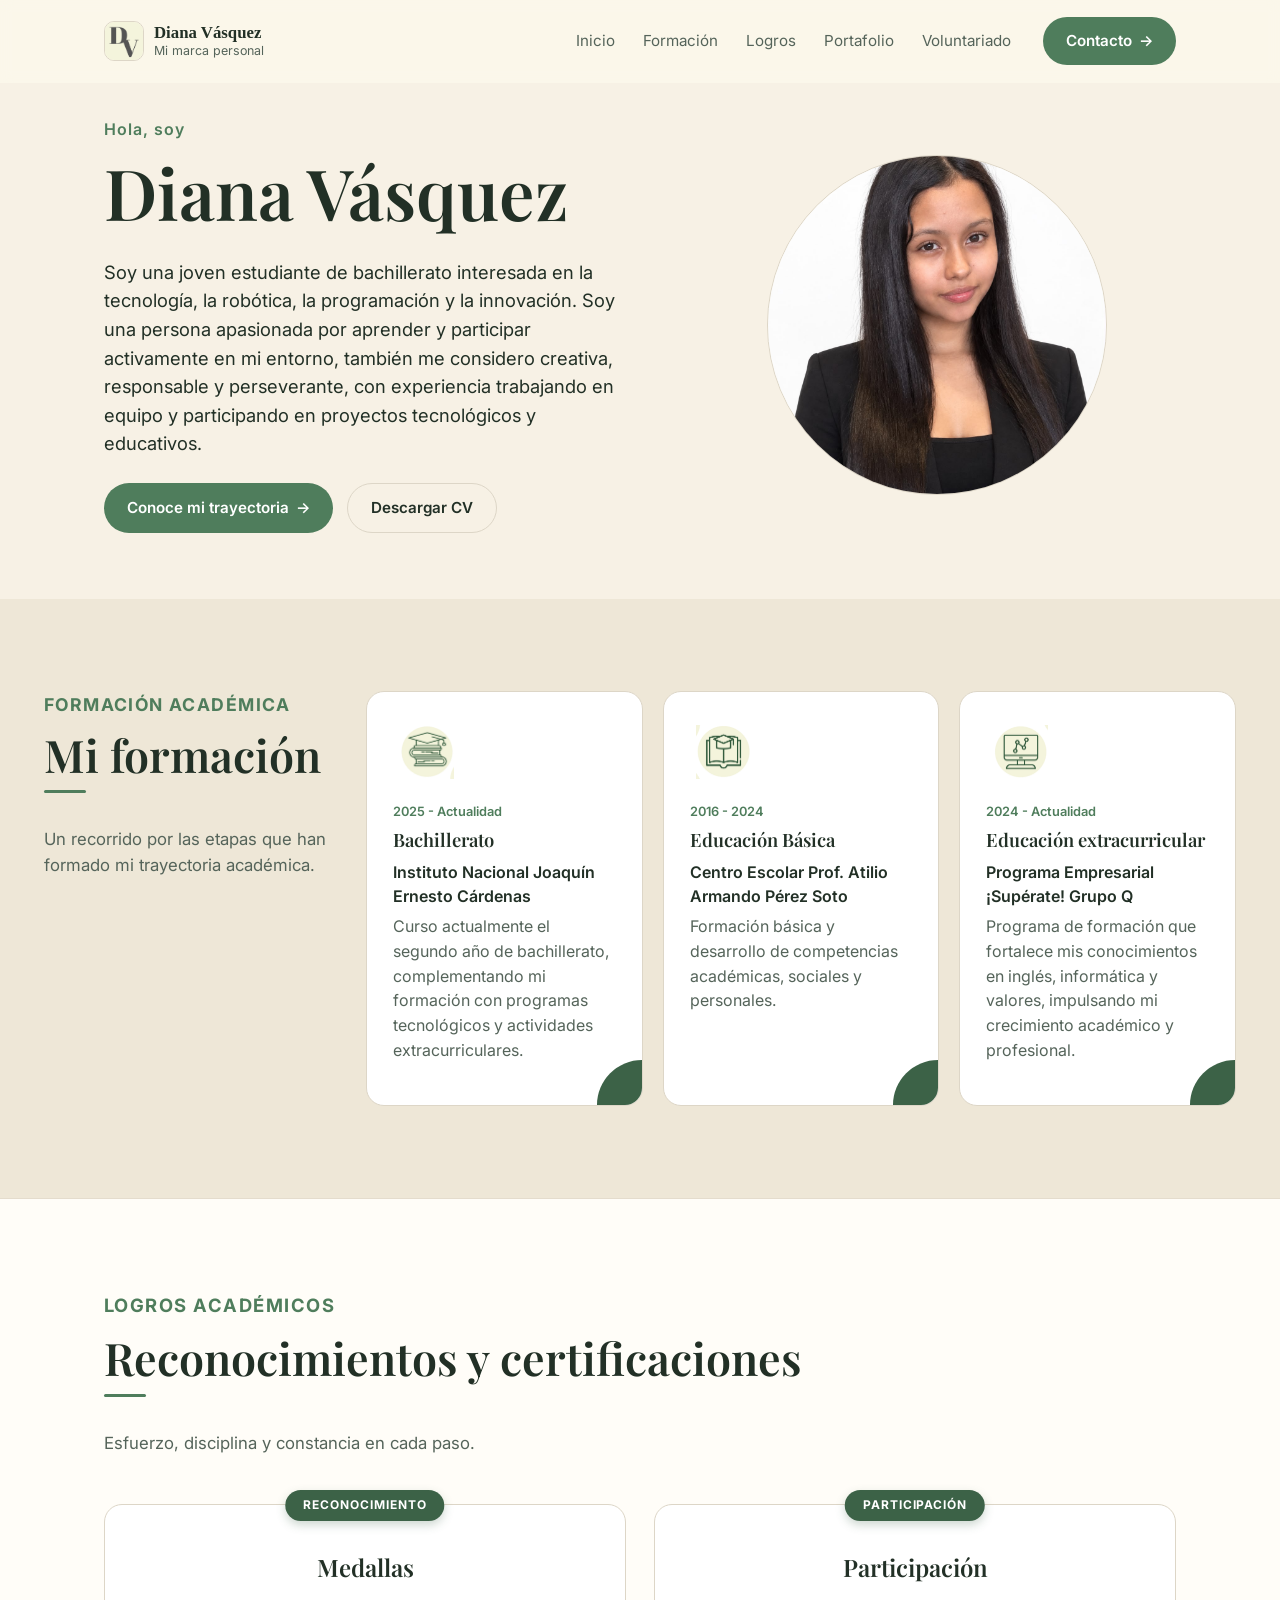
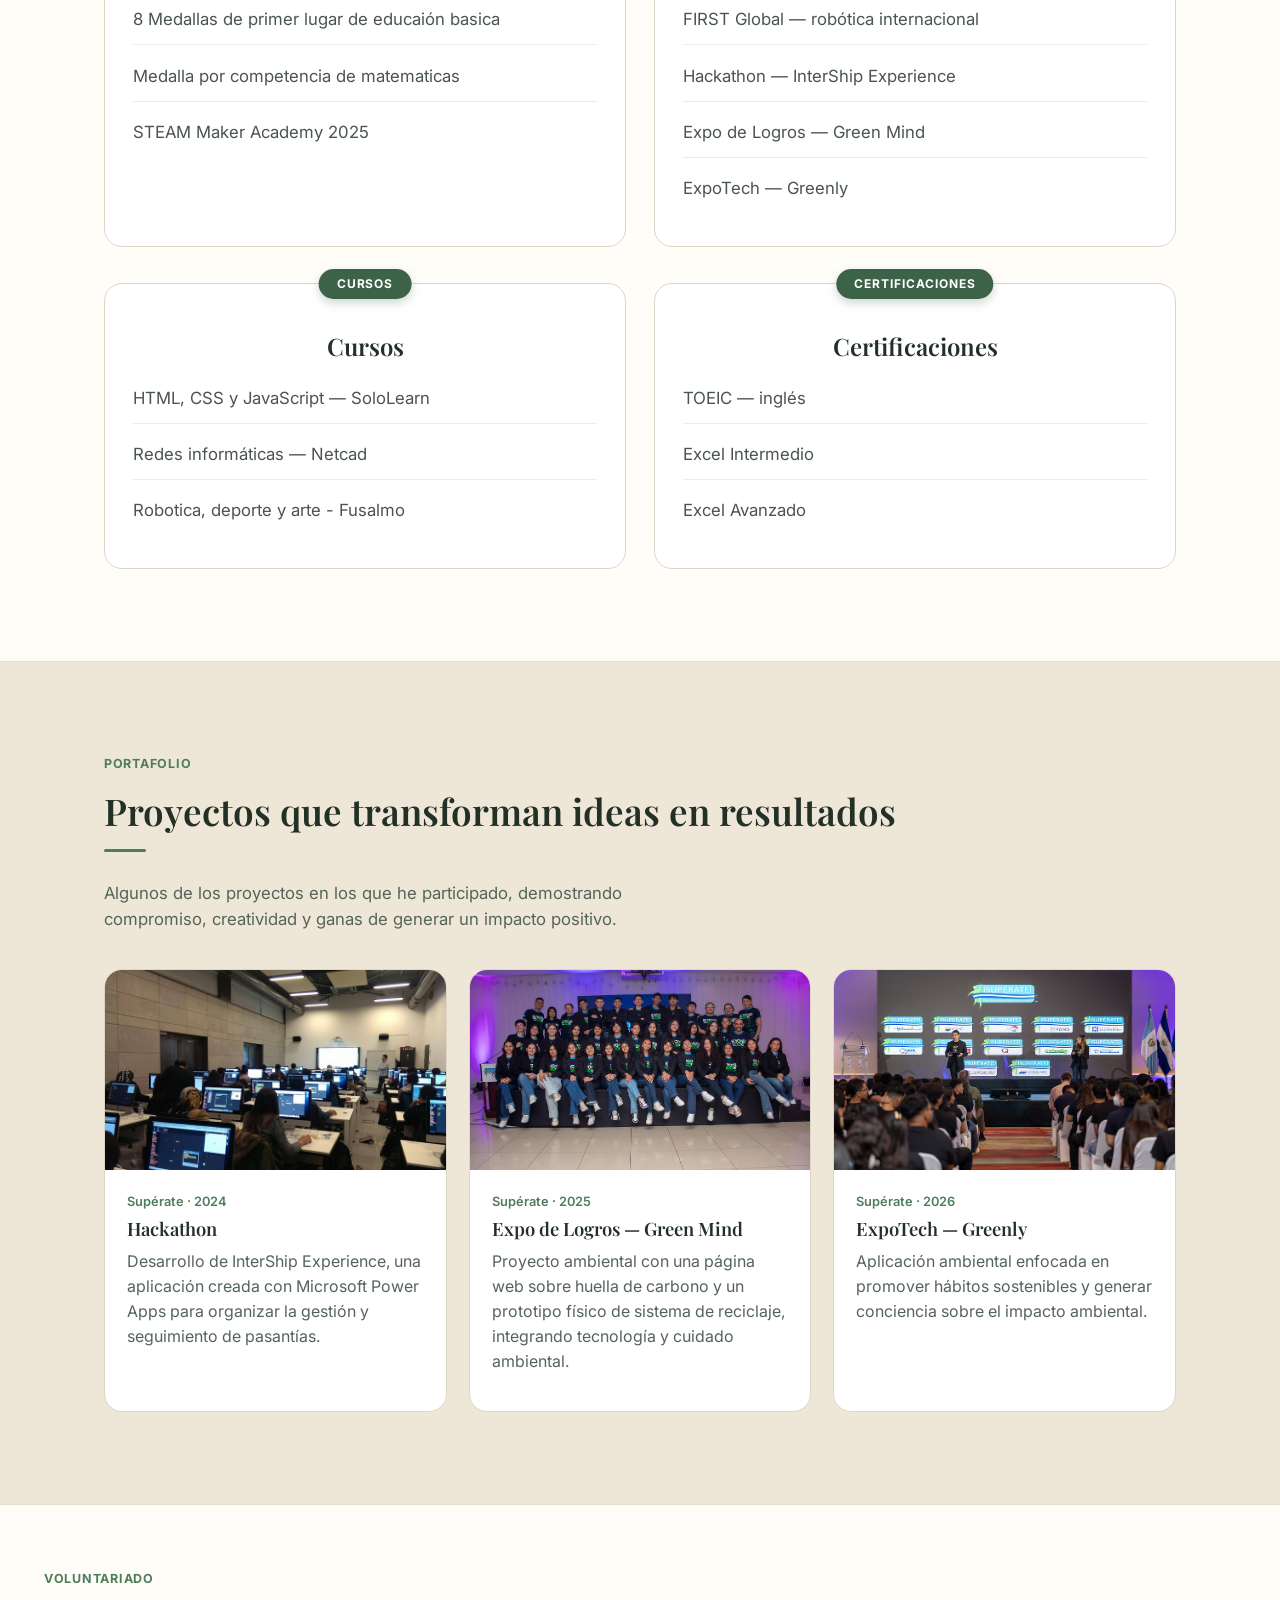
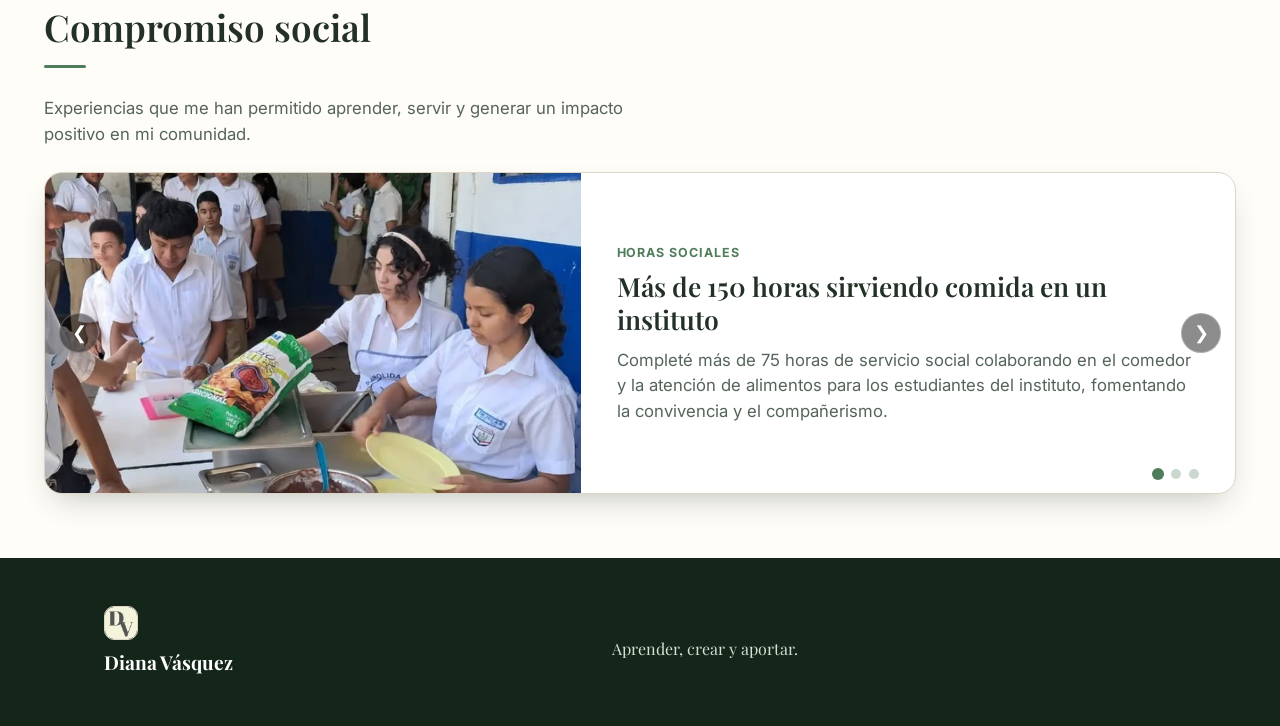
==== commit 3d5d6e6b: "Update index.html" ====
--- a/index.html
+++ b/index.html
@@ -196,7 +196,7 @@
           <div class="img-placeholder"><strong>Sube tu imagen aquí</strong><span>expo.jpg</span></div>
         </div>
           <div class="project-body">
-            <p class="tile-tag">Supérate · 2024</p>
+            <p class="tile-tag">Supérate · 2025</p>
             <h3>Expo de Logros — Green Mind</h3>
             <p>Proyecto ambiental con una página web sobre huella de carbono y un prototipo físico de sistema de reciclaje, integrando tecnología y cuidado ambiental.</p>
           </div>
@@ -207,7 +207,7 @@
           <div class="img-placeholder"><strong>Sube tu imagen aquí</strong><span>expot.jpg</span></div>
         </div>
           <div class="project-body">
-            <p class="tile-tag">Supérate · 2025</p>
+            <p class="tile-tag">Supérate · 2026</p>
             <h3>ExpoTech — Greenly</h3>
             <p>Aplicación ambiental enfocada en promover hábitos sostenibles y generar conciencia sobre el impacto ambiental.</p>
           </div>
@@ -234,7 +234,7 @@
           </div>
           <div class="vol-content">
             <span class="vol-tag">HORAS SOCIALES</span>
-            <h3 class="vol-title">Más de 75 horas sirviendo comida en un instituto</h3>
+            <h3 class="vol-title">Más de 150 horas sirviendo comida en un instituto</h3>
             <p class="vol-desc">
               Completé más de 75 horas de servicio social colaborando en el comedor y la atención de alimentos para los estudiantes del instituto, fomentando la convivencia y el compañerismo.
             </p>
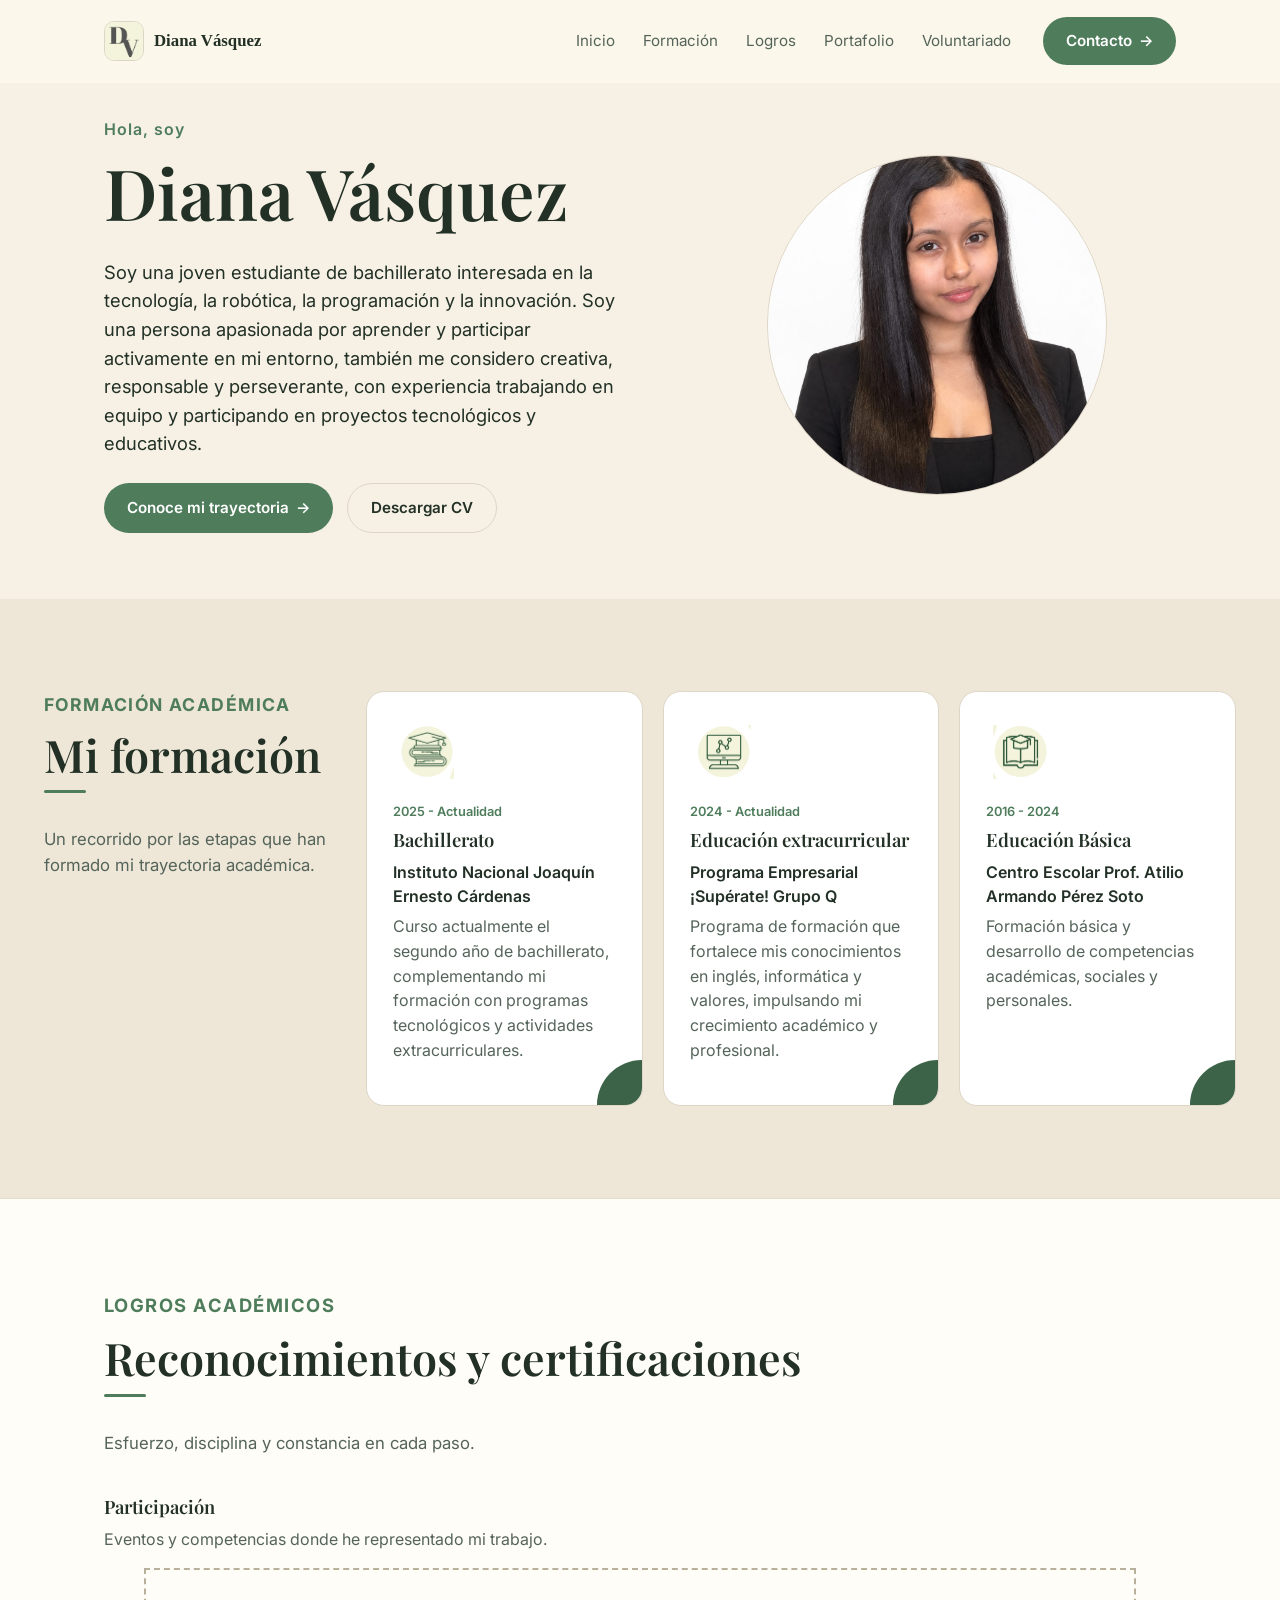
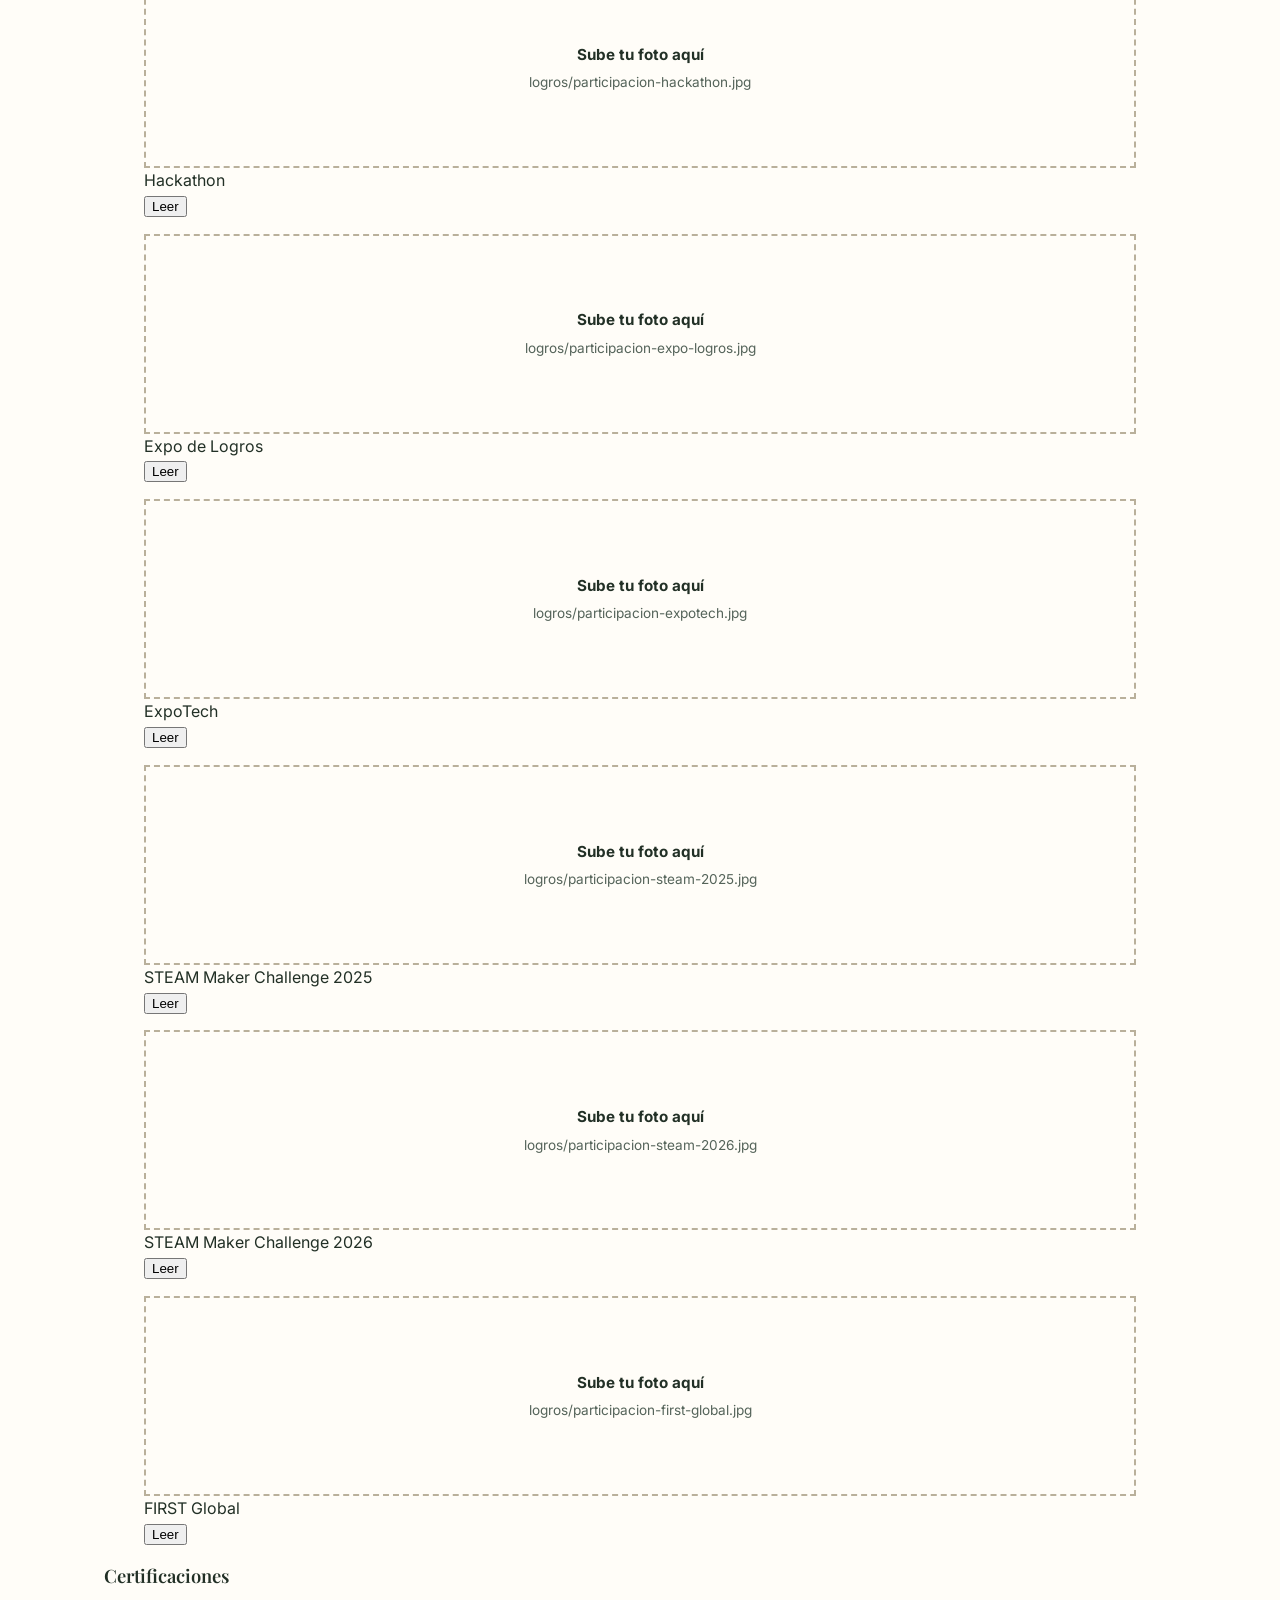
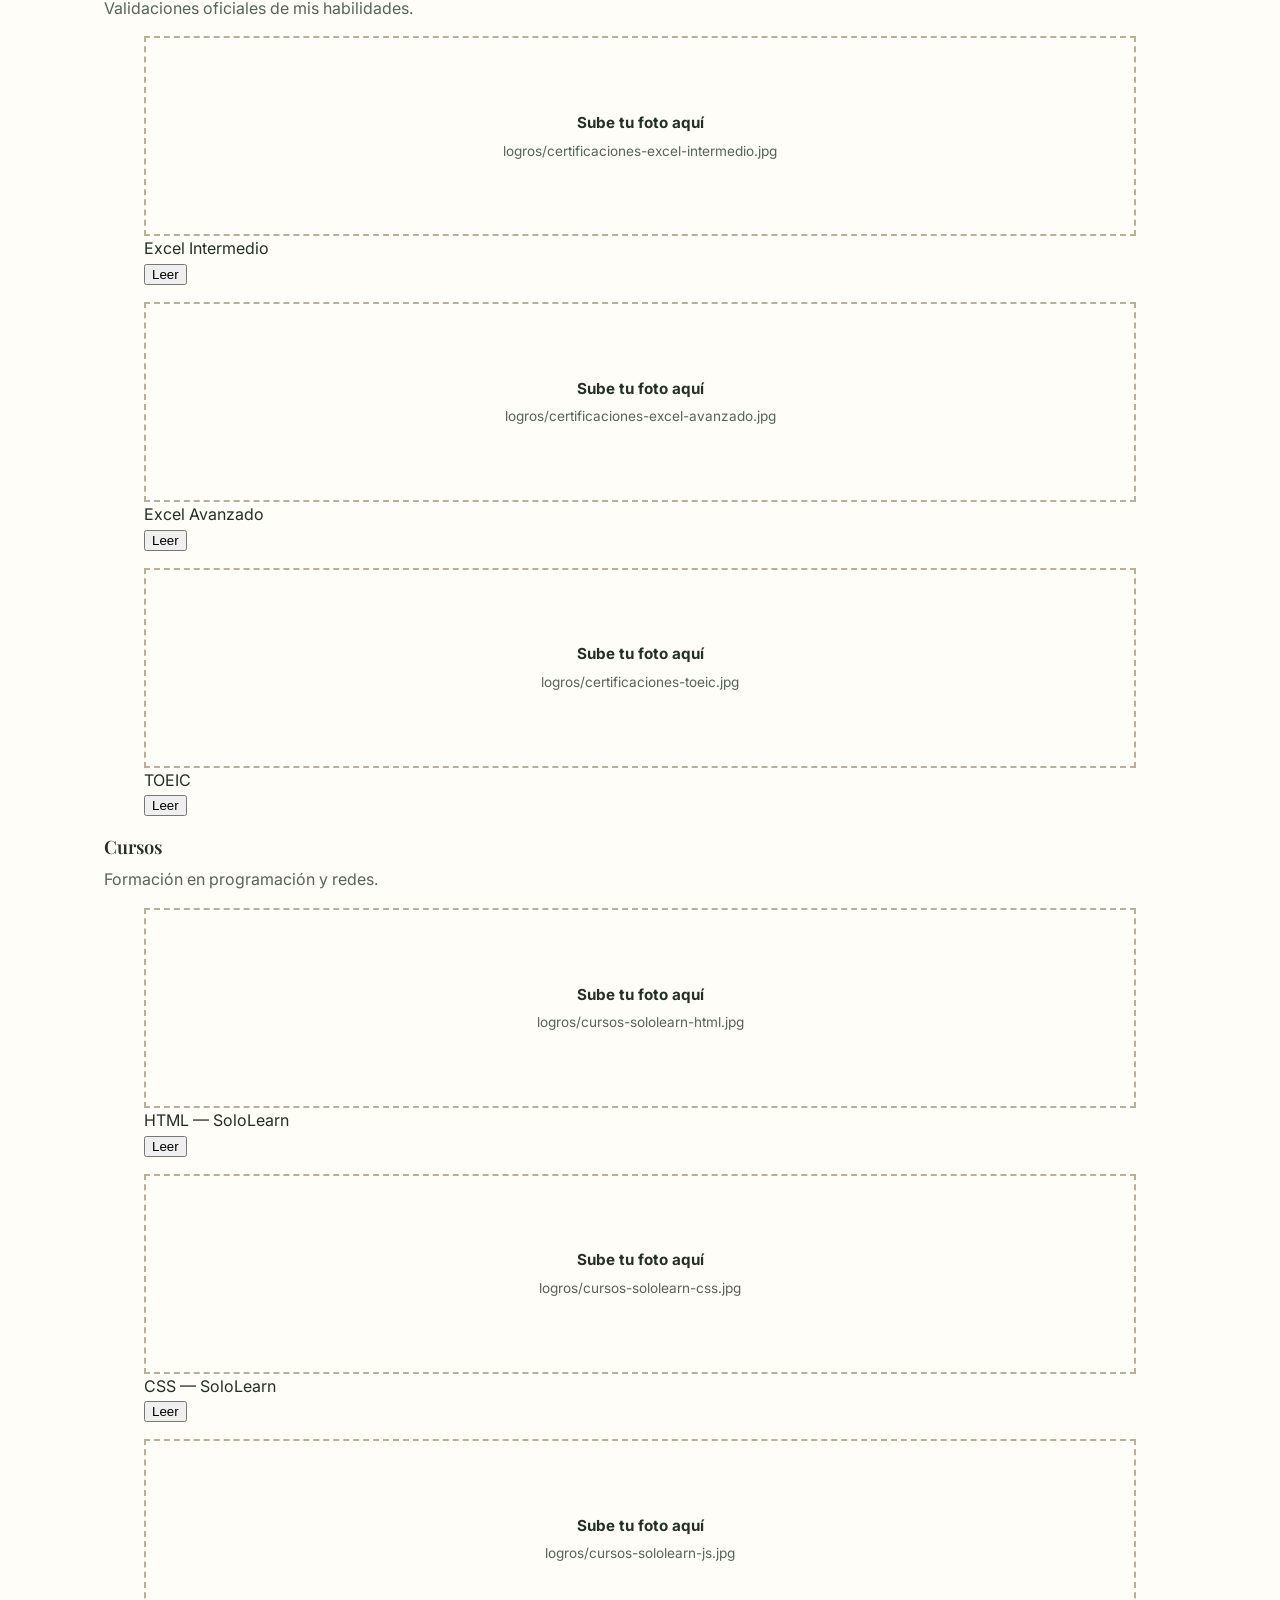
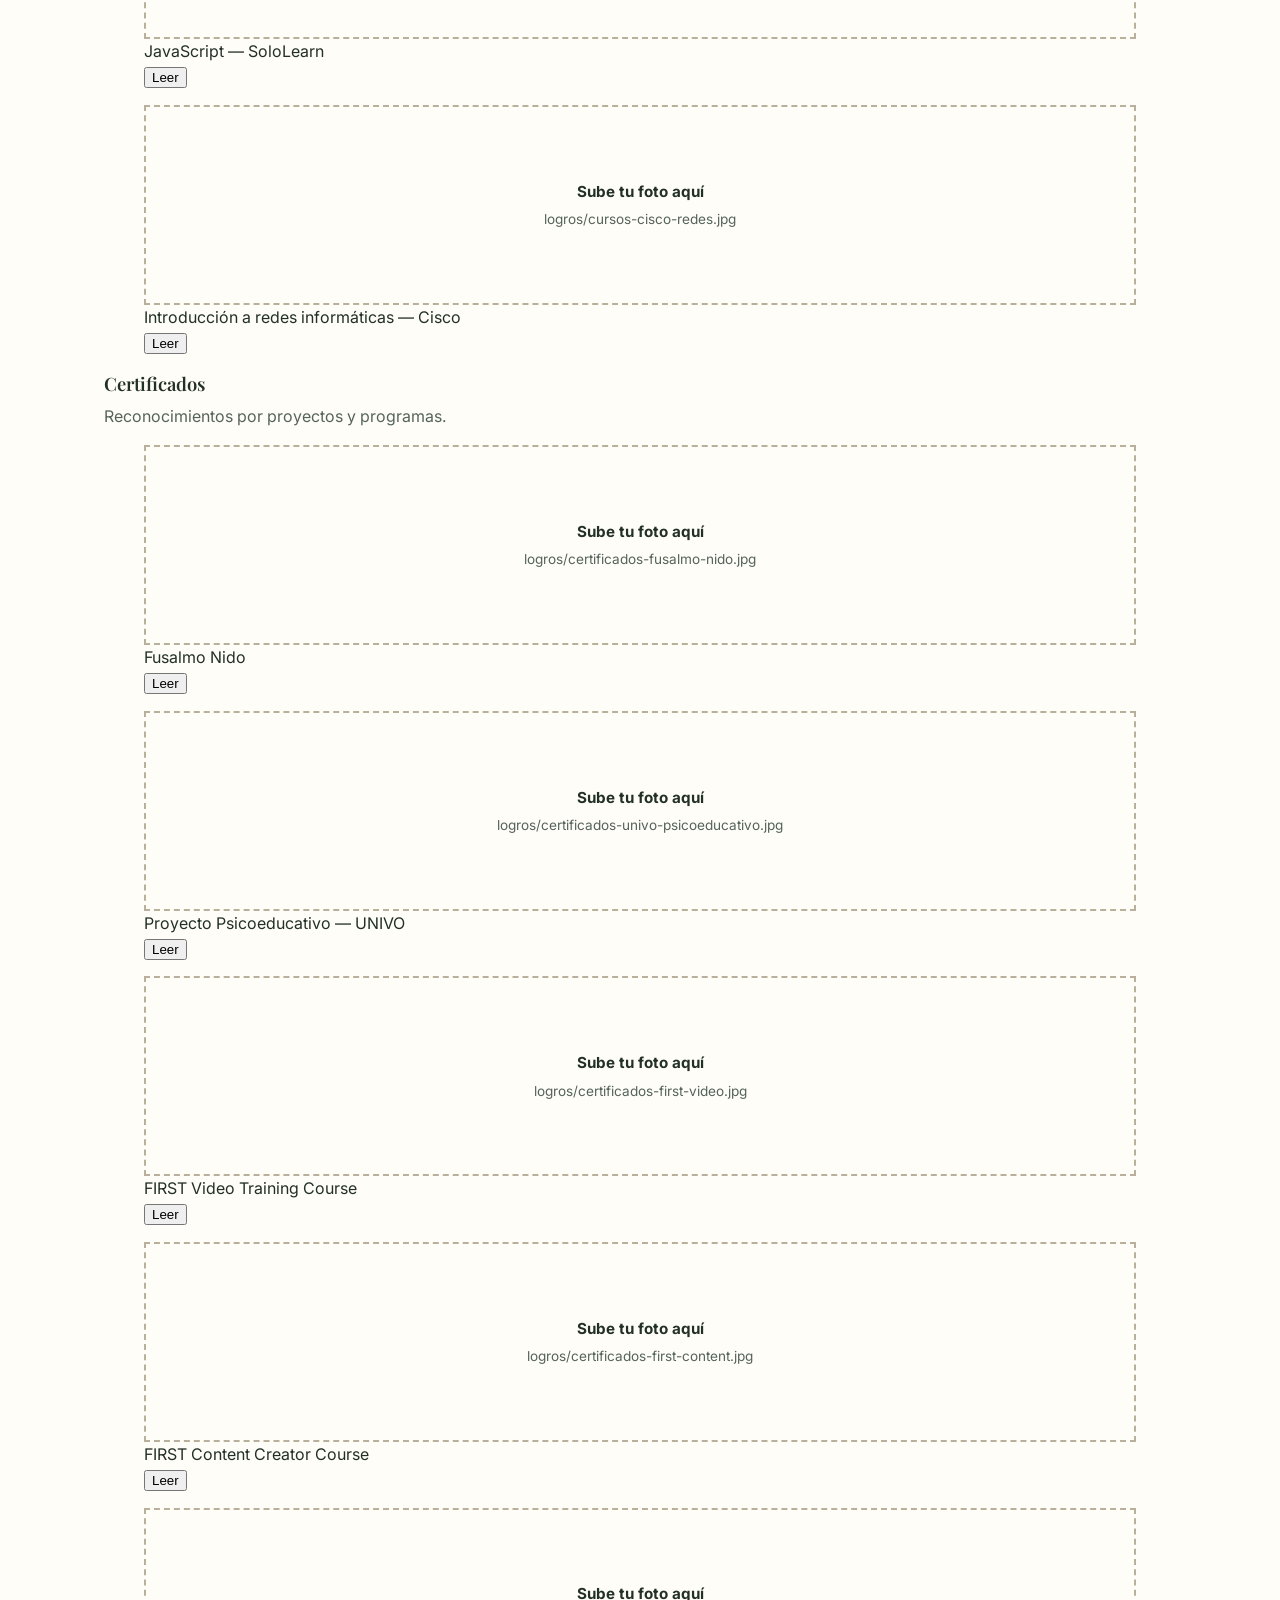
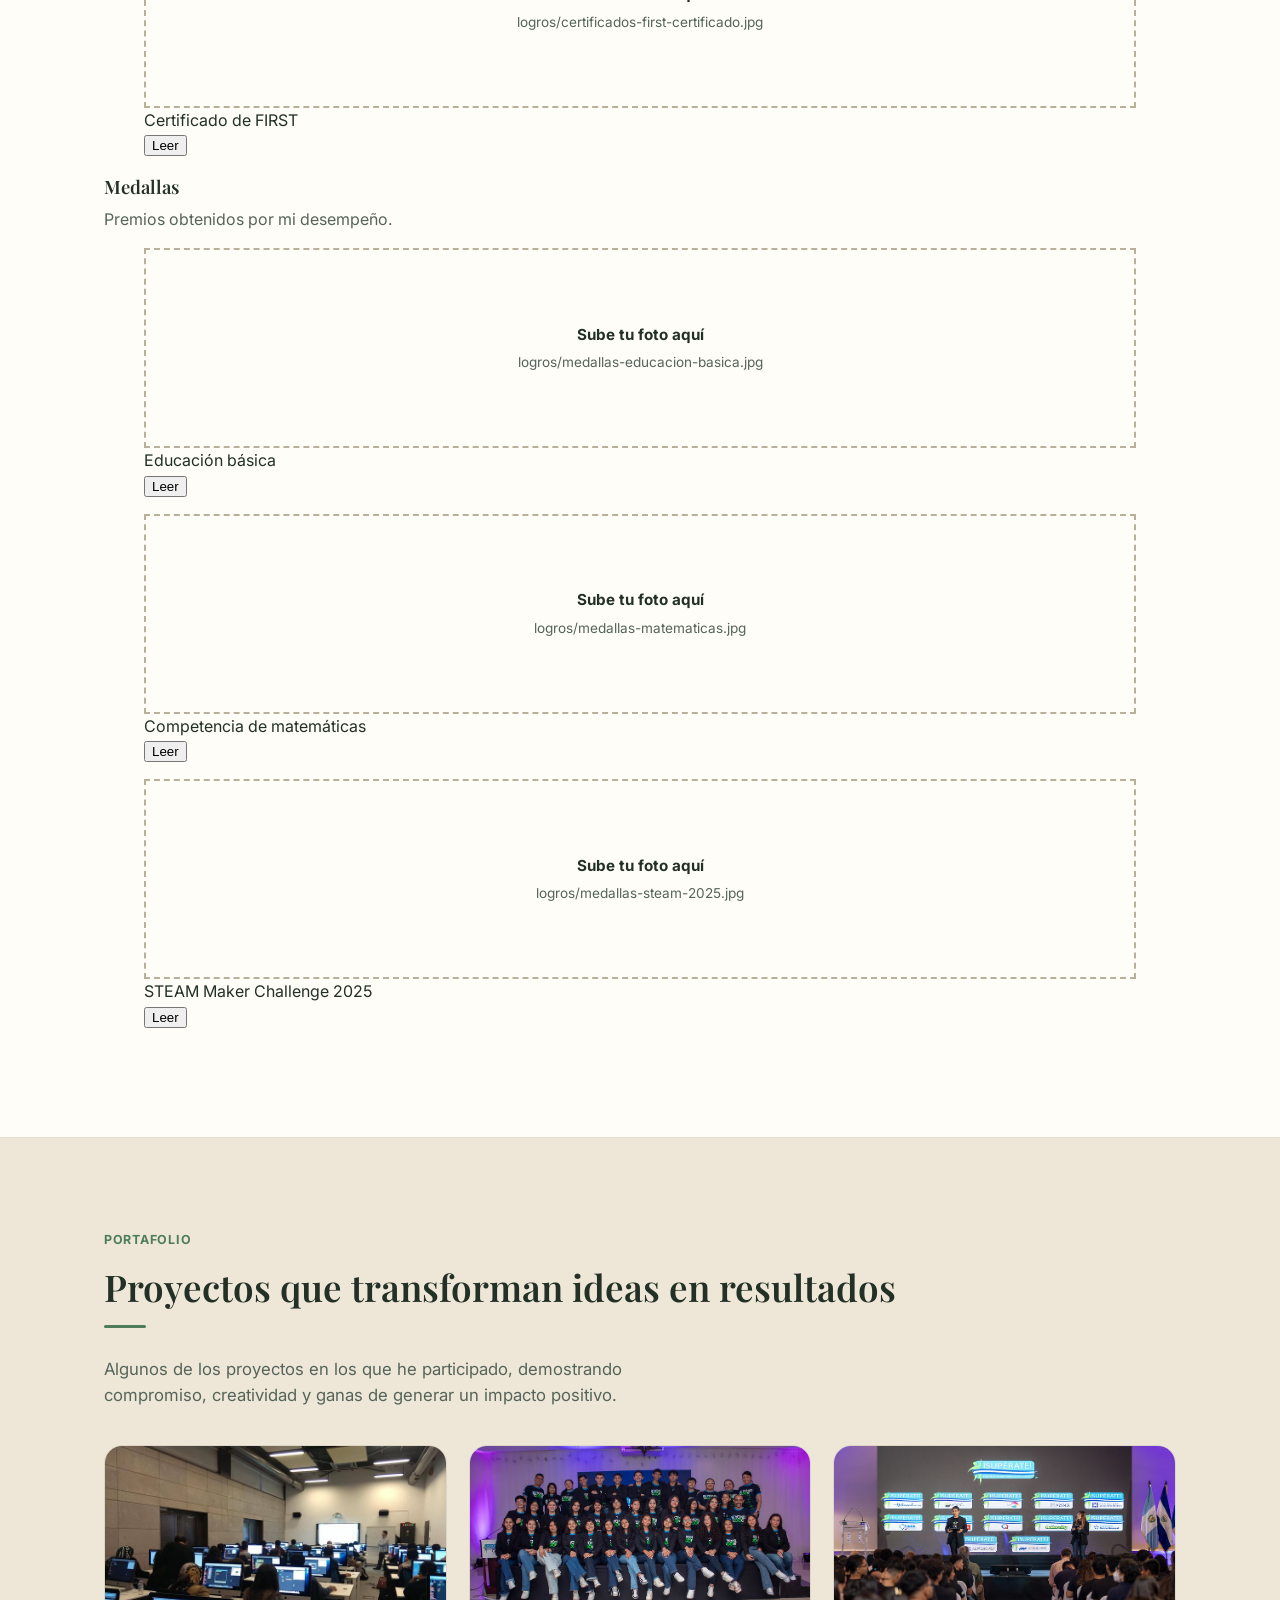
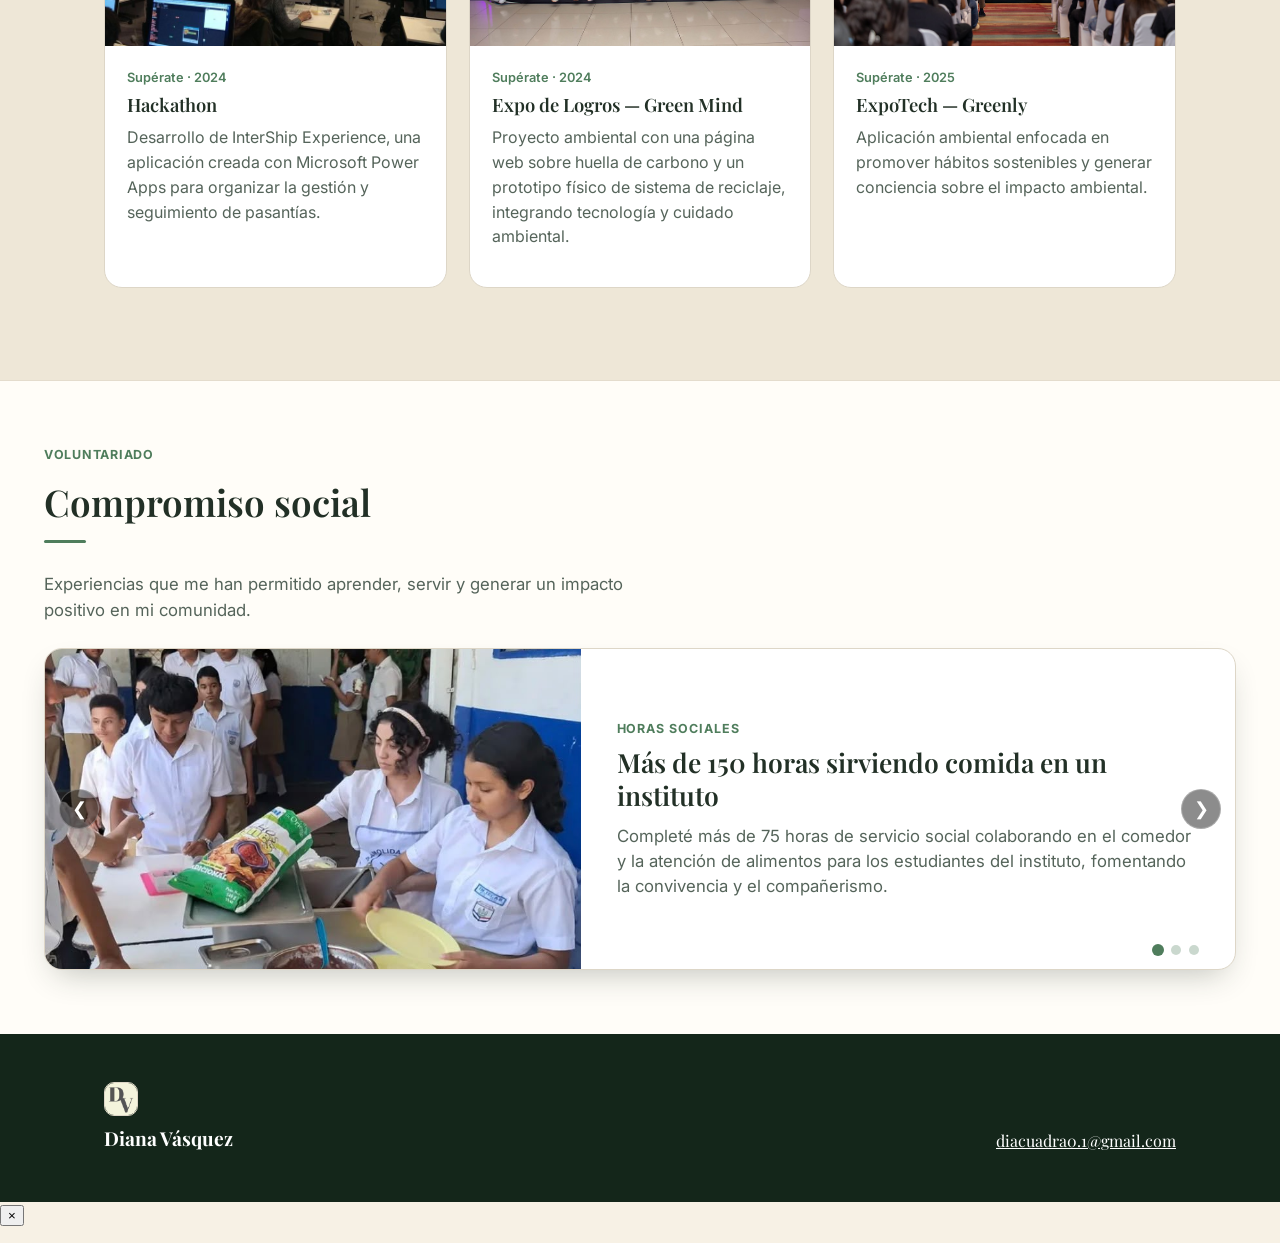
==== commit cb56a1cb: "Update index.html" ====
--- a/index.html
+++ b/index.html
@@ -21,7 +21,6 @@
       </span>
       <span class="brand-text">
         <strong>Diana Vásquez</strong>
-        <small>Mi marca personal</small>
       </span>
     </a>
     <nav class="main-nav">
@@ -32,7 +31,6 @@
       <a href="#voluntariado">Voluntariado</a>
     </nav>
     <a href="#contacto" class="btn btn-primary">Contacto <span aria-hidden="true">→</span></a>
-    <!-- Botón hamburguesa, solo visible en móvil -->
     <button class="nav-toggle" aria-label="Abrir menú" aria-expanded="false">
       <span></span><span></span><span></span>
     </button>
@@ -79,7 +77,6 @@
         <p class="section-lead">Un recorrido por las etapas que han formado mi trayectoria académica.</p>
       </div>
 
-      <!-- Columna derecha: Las 3 tarjetas (sin íconos/emojis) -->
       <div class="formacion-cards">
         <article class="info-tile">
           <div class="tile-icon">
@@ -93,22 +90,22 @@
 
         <article class="info-tile">
           <div class="tile-icon">
+            <img src="3.png" alt="Ícono Bachillerato">
+          </div>
+          <p class="tile-tag">2024 - Actualidad </p>
+          <h3>Educación extracurricular</h3>
+          <p class="tile-org">Programa Empresarial ¡Supérate! Grupo Q</p>
+          <p>Programa de formación que fortalece mis conocimientos en inglés, informática y valores, impulsando mi crecimiento académico y profesional.</p>
+        </article>
+
+        <article class="info-tile">
+          <div class="tile-icon">
             <img src="2.png" alt="Ícono Bachillerato">
           </div>
           <p class="tile-tag">2016 - 2024</p>
           <h3>Educación Básica</h3>
           <p class="tile-org">Centro Escolar Prof. Atilio Armando Pérez Soto</p>
           <p>Formación básica y desarrollo de competencias académicas, sociales y personales.</p>
-        </article>
-
-        <article class="info-tile">
-          <div class="tile-icon">
-            <img src="3.png" alt="Ícono Bachillerato">
-          </div>
-          <p class="tile-tag">2024 - Actualidad </p>
-          <h3>Educación extracurricular</h3>
-          <p class="tile-org">Programa Empresarial ¡Supérate! Grupo Q</p>
-          <p>Programa de formación que fortalece mis conocimientos en inglés, informática y valores, impulsando mi crecimiento académico y profesional.</p>
         </article>
       </div>
     </div>
@@ -121,52 +118,196 @@
     <h2>Reconocimientos y certificaciones</h2>
     <p class="section-lead">Esfuerzo, disciplina y constancia en cada paso.</p>
 
-    <div class="logros-grid-2x2">
-      <!-- Tarjeta 1: Medallas -->
-      <article class="badge-tile">
-        <span class="top-badge">RECONOCIMIENTO</span>
+    <div class="logro-group">
+      <div class="logro-head">
+        <h3>Participación</h3>
+        <p>Eventos y competencias donde he representado mi trabajo.</p>
+      </div>
+      <div class="logro-grid cols-3">
+        <figure class="logro-card">
+          <div class="logro-photo">
+            <img src="logros/hackathon.webp" alt="Hackathon" loading="lazy" onerror="this.style.display='none'; this.nextElementSibling.style.display='flex';">
+            <div class="img-placeholder"><strong>Sube tu foto aquí</strong><span>logros/participacion-hackathon.jpg</span></div>
+          </div>
+          <figcaption>Hackathon</figcaption>
+        </figure>
+        <figure class="logro-card">
+          <div class="logro-photo">
+            <img src="logros/expologros.jpeg" alt="Expo de Logros" loading="lazy" onerror="this.style.display='none'; this.nextElementSibling.style.display='flex';">
+            <div class="img-placeholder"><strong>Sube tu foto aquí</strong><span>logros/participacion-expo-logros.jpg</span></div>
+          </div>
+          <figcaption>Expo de Logros</figcaption>
+        </figure>
+        <figure class="logro-card">
+          <div class="logro-photo">
+            <img src="logros/expotech.jpg" alt="ExpoTech" loading="lazy" onerror="this.style.display='none'; this.nextElementSibling.style.display='flex';">
+            <div class="img-placeholder"><strong>Sube tu foto aquí</strong><span>logros/participacion-expotech.jpg</span></div>
+          </div>
+          <figcaption>ExpoTech</figcaption>
+        </figure>
+        <figure class="logro-card">
+          <div class="logro-photo">
+            <img src="logros/steam25.jpg" alt="STEAM Maker Challenge 2025" loading="lazy" onerror="this.style.display='none'; this.nextElementSibling.style.display='flex';">
+            <div class="img-placeholder"><strong>Sube tu foto aquí</strong><span>logros/participacion-steam-2025.jpg</span></div>
+          </div>
+          <figcaption>STEAM Maker Challenge 2025</figcaption>
+        </figure>
+        <figure class="logro-card">
+          <div class="logro-photo">
+            <img src="logros/steam26.jpg" alt="STEAM Maker Challenge 2026" loading="lazy" onerror="this.style.display='none'; this.nextElementSibling.style.display='flex';">
+            <div class="img-placeholder"><strong>Sube tu foto aquí</strong><span>logros/participacion-steam-2026.jpg</span></div>
+          </div>
+          <figcaption>STEAM Maker Challenge 2026</figcaption>
+        </figure>
+        <figure class="logro-card">
+          <div class="logro-photo">
+            <img src="logros/first.jpg" alt="FIRST Global" loading="lazy" onerror="this.style.display='none'; this.nextElementSibling.style.display='flex';">
+            <div class="img-placeholder"><strong>Sube tu foto aquí</strong><span>logros/participacion-first-global.jpg</span></div>
+          </div>
+          <figcaption>FIRST Global</figcaption>
+        </figure>
+      </div>
+    </div>
+
+    <div class="logro-group">
+      <div class="logro-head">
+        <h3>Certificaciones</h3>
+        <p>Validaciones oficiales de mis habilidades.</p>
+      </div>
+      <div class="logro-grid cols-3">
+        <figure class="logro-card">
+          <div class="logro-photo">
+            <img src="logros/Excel_Intermedio.png" alt="Excel Intermedio" loading="lazy" onerror="this.style.display='none'; this.nextElementSibling.style.display='flex';">
+            <div class="img-placeholder"><strong>Sube tu foto aquí</strong><span>logros/certificaciones-excel-intermedio.jpg</span></div>
+          </div>
+          <figcaption>Excel Intermedio</figcaption>
+        </figure>
+        <figure class="logro-card">
+          <div class="logro-photo">
+            <img src="logros/Excel_Expert.png" alt="Excel Avanzado" loading="lazy" onerror="this.style.display='none'; this.nextElementSibling.style.display='flex';">
+            <div class="img-placeholder"><strong>Sube tu foto aquí</strong><span>logros/certificaciones-excel-avanzado.jpg</span></div>
+          </div>
+          <figcaption>Excel Avanzado</figcaption>
+        </figure>
+        <figure class="logro-card">
+          <div class="logro-photo">
+            <img src="logros/Toeic.jpeg" alt="TOEIC" loading="lazy" onerror="this.style.display='none'; this.nextElementSibling.style.display='flex';">
+            <div class="img-placeholder"><strong>Sube tu foto aquí</strong><span>logros/certificaciones-toeic.jpg</span></div>
+          </div>
+          <figcaption>TOEIC</figcaption>
+        </figure>
+      </div>
+    </div>
+
+    <div class="logro-group">
+      <div class="logro-head">
+        <h3>Cursos</h3>
+        <p>Formación en programación y redes.</p>
+      </div>
+      <div class="logro-grid cols-4">
+        <figure class="logro-card">
+          <div class="logro-photo">
+            <img src="logros/html.png" alt="HTML — SoloLearn" loading="lazy" onerror="this.style.display='none'; this.nextElementSibling.style.display='flex';">
+            <div class="img-placeholder"><strong>Sube tu foto aquí</strong><span>logros/cursos-sololearn-html.jpg</span></div>
+          </div>
+          <figcaption>HTML — SoloLearn</figcaption>
+        </figure>
+        <figure class="logro-card">
+          <div class="logro-photo">
+            <img src="logros/css.png" alt="CSS — SoloLearn" loading="lazy" onerror="this.style.display='none'; this.nextElementSibling.style.display='flex';">
+            <div class="img-placeholder"><strong>Sube tu foto aquí</strong><span>logros/cursos-sololearn-css.jpg</span></div>
+          </div>
+          <figcaption>CSS — SoloLearn</figcaption>
+        </figure>
+        <figure class="logro-card">
+          <div class="logro-photo">
+            <img src="logros/javascript.png" alt="JavaScript — SoloLearn" loading="lazy" onerror="this.style.display='none'; this.nextElementSibling.style.display='flex';">
+            <div class="img-placeholder"><strong>Sube tu foto aquí</strong><span>logros/cursos-sololearn-js.jpg</span></div>
+          </div>
+          <figcaption>JavaScript — SoloLearn</figcaption>
+        </figure>
+        <figure class="logro-card">
+          <div class="logro-photo">
+            <img src="logros/redes_cisco.PNG" alt="Introducción a redes informáticas — Cisco" loading="lazy" onerror="this.style.display='none'; this.nextElementSibling.style.display='flex';">
+            <div class="img-placeholder"><strong>Sube tu foto aquí</strong><span>logros/cursos-cisco-redes.jpg</span></div>
+          </div>
+          <figcaption>Introducción a redes informáticas — Cisco</figcaption>
+        </figure>
+      </div>
+    </div>
+
+    <div class="logro-group">
+      <div class="logro-head">
+        <h3>Certificados</h3>
+        <p>Reconocimientos por proyectos y programas.</p>
+      </div>
+      <div class="logro-grid cols-3">
+        <figure class="logro-card">
+          <div class="logro-photo">
+            <img src="logros/nido.jpeg" alt="Fusalmo Nido" loading="lazy" onerror="this.style.display='none'; this.nextElementSibling.style.display='flex';">
+            <div class="img-placeholder"><strong>Sube tu foto aquí</strong><span>logros/certificados-fusalmo-nido.jpg</span></div>
+          </div>
+          <figcaption>Fusalmo Nido</figcaption>
+        </figure>
+        <figure class="logro-card">
+          <div class="logro-photo">
+            <img src="logros/univo.jpeg" alt="Proyecto Psicoeducativo — UNIVO" loading="lazy" onerror="this.style.display='none'; this.nextElementSibling.style.display='flex';">
+            <div class="img-placeholder"><strong>Sube tu foto aquí</strong><span>logros/certificados-univo-psicoeducativo.jpg</span></div>
+          </div>
+          <figcaption>Proyecto Psicoeducativo — UNIVO</figcaption>
+        </figure>
+        <figure class="logro-card">
+          <div class="logro-photo">
+            <img src="logros/video_first.png" alt="FIRST Video Training Course" loading="lazy" onerror="this.style.display='none'; this.nextElementSibling.style.display='flex';">
+            <div class="img-placeholder"><strong>Sube tu foto aquí</strong><span>logros/certificados-first-video.jpg</span></div>
+          </div>
+          <figcaption>FIRST Video Training Course</figcaption>
+        </figure>
+        <figure class="logro-card">
+          <div class="logro-photo">
+            <img src="logros/creador_first.png" alt="FIRST Content Creator Course" loading="lazy" onerror="this.style.display='none'; this.nextElementSibling.style.display='flex';">
+            <div class="img-placeholder"><strong>Sube tu foto aquí</strong><span>logros/certificados-first-content.jpg</span></div>
+          </div>
+          <figcaption>FIRST Content Creator Course</figcaption>
+        </figure>
+        <figure class="logro-card">
+          <div class="logro-photo">
+            <img src="logros/FirstG.jpeg" alt="Certificado de FIRST" loading="lazy" onerror="this.style.display='none'; this.nextElementSibling.style.display='flex';">
+            <div class="img-placeholder"><strong>Sube tu foto aquí</strong><span>logros/certificados-first-certificado.jpg</span></div>
+          </div>
+          <figcaption>Certificado de FIRST</figcaption>
+        </figure>
+      </div>
+    </div>
+
+    <div class="logro-group">
+      <div class="logro-head">
         <h3>Medallas</h3>
-        <ul class="tile-list">
-          <!-- Aquí puedes agregar tus medallas -->
-          <li>8 Medallas de primer lugar de educaión basica</li>
-          <li>Medalla por competencia de matematicas</li>
-          <li>STEAM Maker Academy 2025</li>
-        </ul>
-      </article>
-
-      <!-- Tarjeta 2: Participación -->
-      <article class="badge-tile">
-        <span class="top-badge">PARTICIPACIÓN</span>
-        <h3>Participación</h3>
-        <ul class="tile-list">
-          <li>FIRST Global — robótica internacional</li>
-          <li>Hackathon — InterShip Experience</li>
-          <li>Expo de Logros — Green Mind</li>
-          <li>ExpoTech — Greenly</li>
-        </ul>
-      </article>
-
-      <!-- Tarjeta 3: Cursos -->
-      <article class="badge-tile">
-        <span class="top-badge">CURSOS</span>
-        <h3>Cursos</h3>
-        <ul class="tile-list">
-          <li>HTML, CSS y JavaScript — SoloLearn</li>
-          <li>Redes informáticas — Netcad</li>
-          <li>Robotica, deporte y arte - Fusalmo </li>
-        </ul>
-      </article>
-
-      <!-- Tarjeta 4: Certificaciones -->
-      <article class="badge-tile">
-        <span class="top-badge">CERTIFICACIONES</span>
-        <h3>Certificaciones</h3>
-        <ul class="tile-list">
-          <li>TOEIC — inglés</li>
-          <li>Excel Intermedio</li>
-          <li>Excel Avanzado</li>
-        </ul>
-      </article>
+        <p>Premios obtenidos por mi desempeño.</p>
+      </div>
+      <div class="logro-grid cols-3">
+        <figure class="logro-card">
+          <div class="logro-photo">
+            <img src="logros/medallas.jpeg" alt="Educación básica" loading="lazy" onerror="this.style.display='none'; this.nextElementSibling.style.display='flex';">
+            <div class="img-placeholder"><strong>Sube tu foto aquí</strong><span>logros/medallas-educacion-basica.jpg</span></div>
+          </div>
+          <figcaption>Educación básica</figcaption>
+        </figure>
+        <figure class="logro-card">
+          <div class="logro-photo">
+            <img src="logros/medalla_mate.jpeg" alt="Competencia de matemáticas" loading="lazy" onerror="this.style.display='none'; this.nextElementSibling.style.display='flex';">
+            <div class="img-placeholder"><strong>Sube tu foto aquí</strong><span>logros/medallas-matematicas.jpg</span></div>
+          </div>
+          <figcaption>Competencia de matemáticas</figcaption>
+        </figure>
+        <figure class="logro-card">
+          <div class="logro-photo">
+            <img src="logros/medalla_steam.jpeg" alt="STEAM Maker Challenge 2025" loading="lazy" onerror="this.style.display='none'; this.nextElementSibling.style.display='flex';">
+            <div class="img-placeholder"><strong>Sube tu foto aquí</strong><span>logros/medallas-steam-2025.jpg</span></div>
+          </div>
+          <figcaption>STEAM Maker Challenge 2025</figcaption>
+        </figure>
+      </div>
     </div>
   </div>
 </section>
@@ -196,7 +337,7 @@
           <div class="img-placeholder"><strong>Sube tu imagen aquí</strong><span>expo.jpg</span></div>
         </div>
           <div class="project-body">
-            <p class="tile-tag">Supérate · 2025</p>
+            <p class="tile-tag">Supérate · 2024</p>
             <h3>Expo de Logros — Green Mind</h3>
             <p>Proyecto ambiental con una página web sobre huella de carbono y un prototipo físico de sistema de reciclaje, integrando tecnología y cuidado ambiental.</p>
           </div>
@@ -207,7 +348,7 @@
           <div class="img-placeholder"><strong>Sube tu imagen aquí</strong><span>expot.jpg</span></div>
         </div>
           <div class="project-body">
-            <p class="tile-tag">Supérate · 2026</p>
+            <p class="tile-tag">Supérate · 2025</p>
             <h3>ExpoTech — Greenly</h3>
             <p>Aplicación ambiental enfocada en promover hábitos sostenibles y generar conciencia sobre el impacto ambiental.</p>
           </div>
@@ -216,7 +357,7 @@
     </div>
   </section>
 
-<!-- ============ VOLUNTARIADO (MÁS ANCHO Y MENOS ALTO) ============ -->
+<!-- ============ VOLUNTARIADO  ============ -->
   <section id="voluntariado" class="section voluntariado-section">
     <div class="wrap wrap-wide">
       <p class="section-eyebrow eyebrow-light">VOLUNTARIADO</p>
@@ -294,7 +435,6 @@
 <!-- ============ FOOTER ============ -->
 <footer id="contacto" class="site-footer">
   <div class="wrap footer-row">
-    <!-- Lado izquierdo: Logo y Nombre a la par -->
     <div class="footer-brand">
       <span class="brand-mark small">
         <img src="logo.PNG" alt="Logo DV" onerror="this.style.display='none'; this.nextElementSibling.style.display='flex';">
@@ -302,12 +442,21 @@
       </span>
       <strong>Diana Vásquez</strong>
     </div>
-    <p class="footer-tagline">Aprender, crear y aportar.</p>
-    <div class="footer-links">
-    </div>
+    <a class="footer-email" href="mailto:diacuadra0.1@gmail.com">diacuadra0.1@gmail.com</a>
   </div>
 </footer>
 
+<!-- Ventana emergente de logros -->
+<div class="logro-modal" id="logroModal" role="dialog" aria-modal="true" aria-labelledby="logroModalTitle">
+  <div class="logro-modal-box">
+    <button class="logro-close" type="button" aria-label="Cerrar">×</button>
+    <img src="" alt="">
+    <div class="logro-modal-info">
+      <h3 id="logroModalTitle"></h3>
+      <p></p>
+    </div>
+  </div>
+</div>
 <!-- ============ SCRIPTS ============ -->
 <script>
   // Le da un fondo más sólido a la barra de navegación cuando haces scroll
@@ -353,7 +502,81 @@
     volDots.forEach((dot, i) => {
       dot.addEventListener('click', () => showVolSlide(i));
     });
+
+// Texto de cada logro. La clave es el nombre de la foto sin ".jpg"
+const LOGROS_INFO = {
+"hackathon": "Desarrollo de InterShip Experience, una app en Microsoft Power Apps para organizar la gestión y seguimiento de pasantías.",
+"expologros": "Proyecto ambiental Green Mind: página web sobre huella de carbono y prototipo físico de reciclaje.",
+"expotech": "Greenly, aplicación enfocada en promover hábitos sostenibles y concientizar sobre la huella de carbono.",
+"steam25": "Participación en el STEAM Maker Challenge con el Team Solution Makers, desarrollando y presentando un proyecto de robótica.",
+"steam26": "Participación en STEAM Maker Academy con el Team Solution Makers, trabajando en el diseño, construcción y mejora de un robot.",
+"first": "Participación con Team El Salvador en FIRST Global Challenge 2025 en Panamá, representando a El Salvador con un proyecto de robótica.",
+"Excel_Intermedio": "Certificación en Microsoft Excel, demostrando conocimientos en herramientas y funciones para el manejo de datos.",
+"Excel_Expert": "Certificación de Microsoft Excel Avanzado, fortaleciendo habilidades en análisis, funciones y manejo avanzado de datos.",
+"Toeic": "Certificación de inglés TOEIC, como parte del desarrollo de habilidades de comunicación en inglés.",
+"html": "Curso de HTML en SoloLearn, desarrollando conocimientos para crear y estructurar páginas web.",
+"css": "Curso de CSS en SoloLearn, aprendiendo a diseñar y dar estilo a páginas web.",
+"javascript": "Curso de JavaScript en SoloLearn, desarrollando conocimientos de programación e interactividad web.",
+"redes_cisco": "Curso de Cisco sobre redes, adquiriendo conocimientos básicos sobre conectividad, dispositivos y fundamentos de redes.",
+"nido": "Certificado de participación en Nido de FUSALMO durante octavo grado, fortaleciendo habilidades tecnológicas y personales.",
+"univo": "Participación en actividades psicoeducativas de la Universidad de Oriente, fortaleciendo el desarrollo personal y académico.",
+"video_first": "Participación en FIRST Global como integrante del Team El Salvador, formando parte de las actividades de comunicación y representación del equipo.",
+"creador_first": "Participación en la creación de contenido relacionado con la experiencia de Team El Salvador en FIRST Global.",
+"FirstG": "Certificado de participación en FIRST Global Challenge 2025, representando a El Salvador junto al Team Solution Makers.",
+"medallas": "Reconocimientos obtenidos durante educación básica por rendimiento académico y participación destacada en actividades escolares.",
+"medalla_mate": "Segundo lugar en una competencia de matemáticas en la que participaron tres instituciones educativas.",
+"medalla_steam": "Reconocimiento por obtener el primer lugar en el STEAM Maker Challenge con el Team Solution Makers."
+};
+
+(function () {
+  const modal = document.getElementById('logroModal');
+  const box = modal.querySelector('.logro-modal-box');
+  const mImg = modal.querySelector('img');
+  const mTitle = modal.querySelector('h3');
+  const mText = modal.querySelector('.logro-modal-info p');
+  const closeBtn = modal.querySelector('.logro-close');
+  let lastFocus = null;
+
+  function openModal(mode, card) {
+    const img = card.querySelector('img');
+    const hasPhoto = img && img.style.display !== 'none';
+    const key = img.getAttribute('src').split('/').pop().replace(/\.[^.]+$/, '');
+
+    if (mode === 'photo' && !hasPhoto) return;   // sin foto no hay nada que ampliar
+
+    box.classList.toggle('is-info', mode === 'info');
+    mImg.style.display = hasPhoto ? 'block' : 'none';
+    if (hasPhoto) { mImg.src = img.src; mImg.alt = img.alt; }
+    mTitle.textContent = card.querySelector('figcaption').textContent;
+    mText.textContent = LOGROS_INFO[key] || 'Escribe aquí la información.';
+
+    lastFocus = document.activeElement;
+    modal.classList.add('open');
+    document.body.style.overflow = 'hidden';
+    closeBtn.focus();
   }
+
+  function closeModal() {
+    modal.classList.remove('open');
+    document.body.style.overflow = '';
+    if (lastFocus) lastFocus.focus();
+  }
+
+  document.querySelectorAll('.logro-card').forEach(card => {
+    const btn = document.createElement('button');
+    btn.type = 'button';
+    btn.className = 'logro-read';
+    btn.textContent = 'Leer';
+    card.appendChild(btn);
+
+    btn.addEventListener('click', () => openModal('info', card));
+    card.querySelector('.logro-photo').addEventListener('click', () => openModal('photo', card));
+  });
+
+  closeBtn.addEventListener('click', closeModal);
+  modal.addEventListener('click', e => { if (e.target === modal) closeModal(); });
+  document.addEventListener('keydown', e => { if (e.key === 'Escape' && modal.classList.contains('open')) closeModal(); });
+})(); }
 </script>
 </body>
 </html>
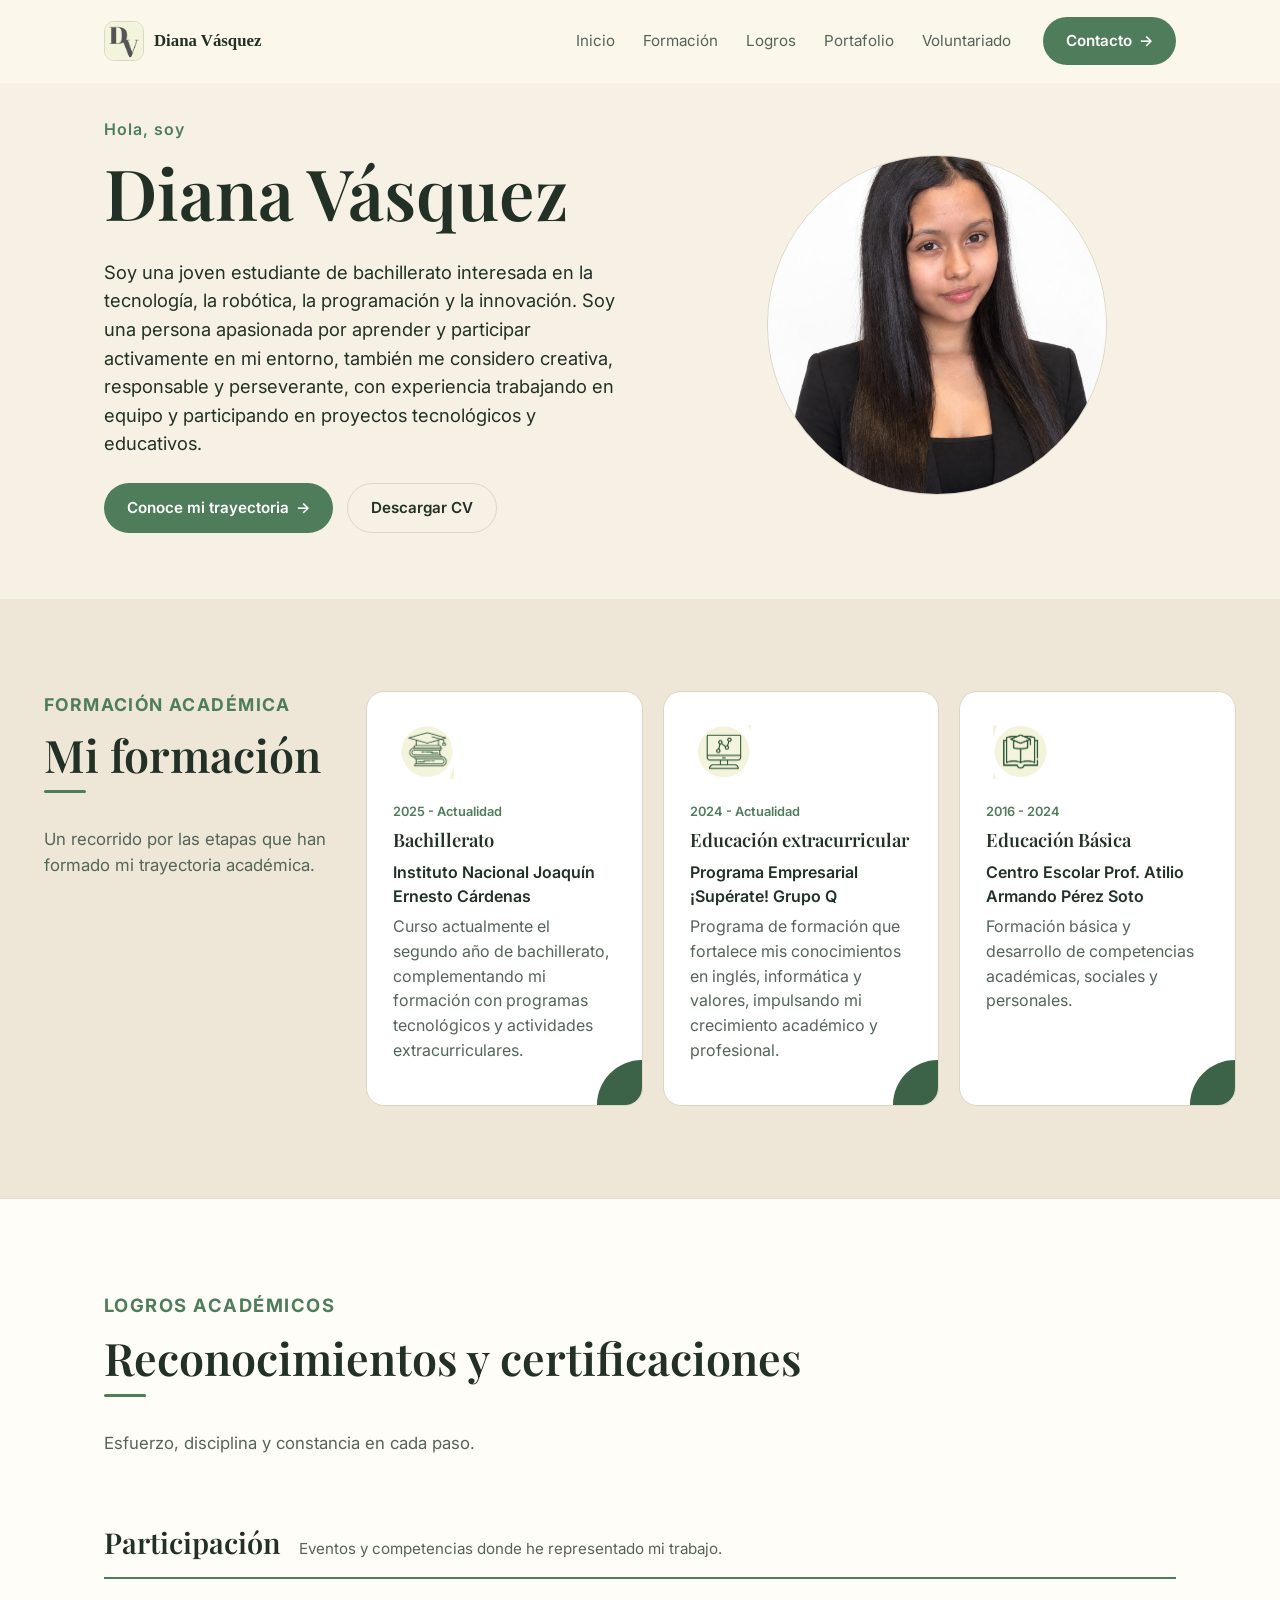
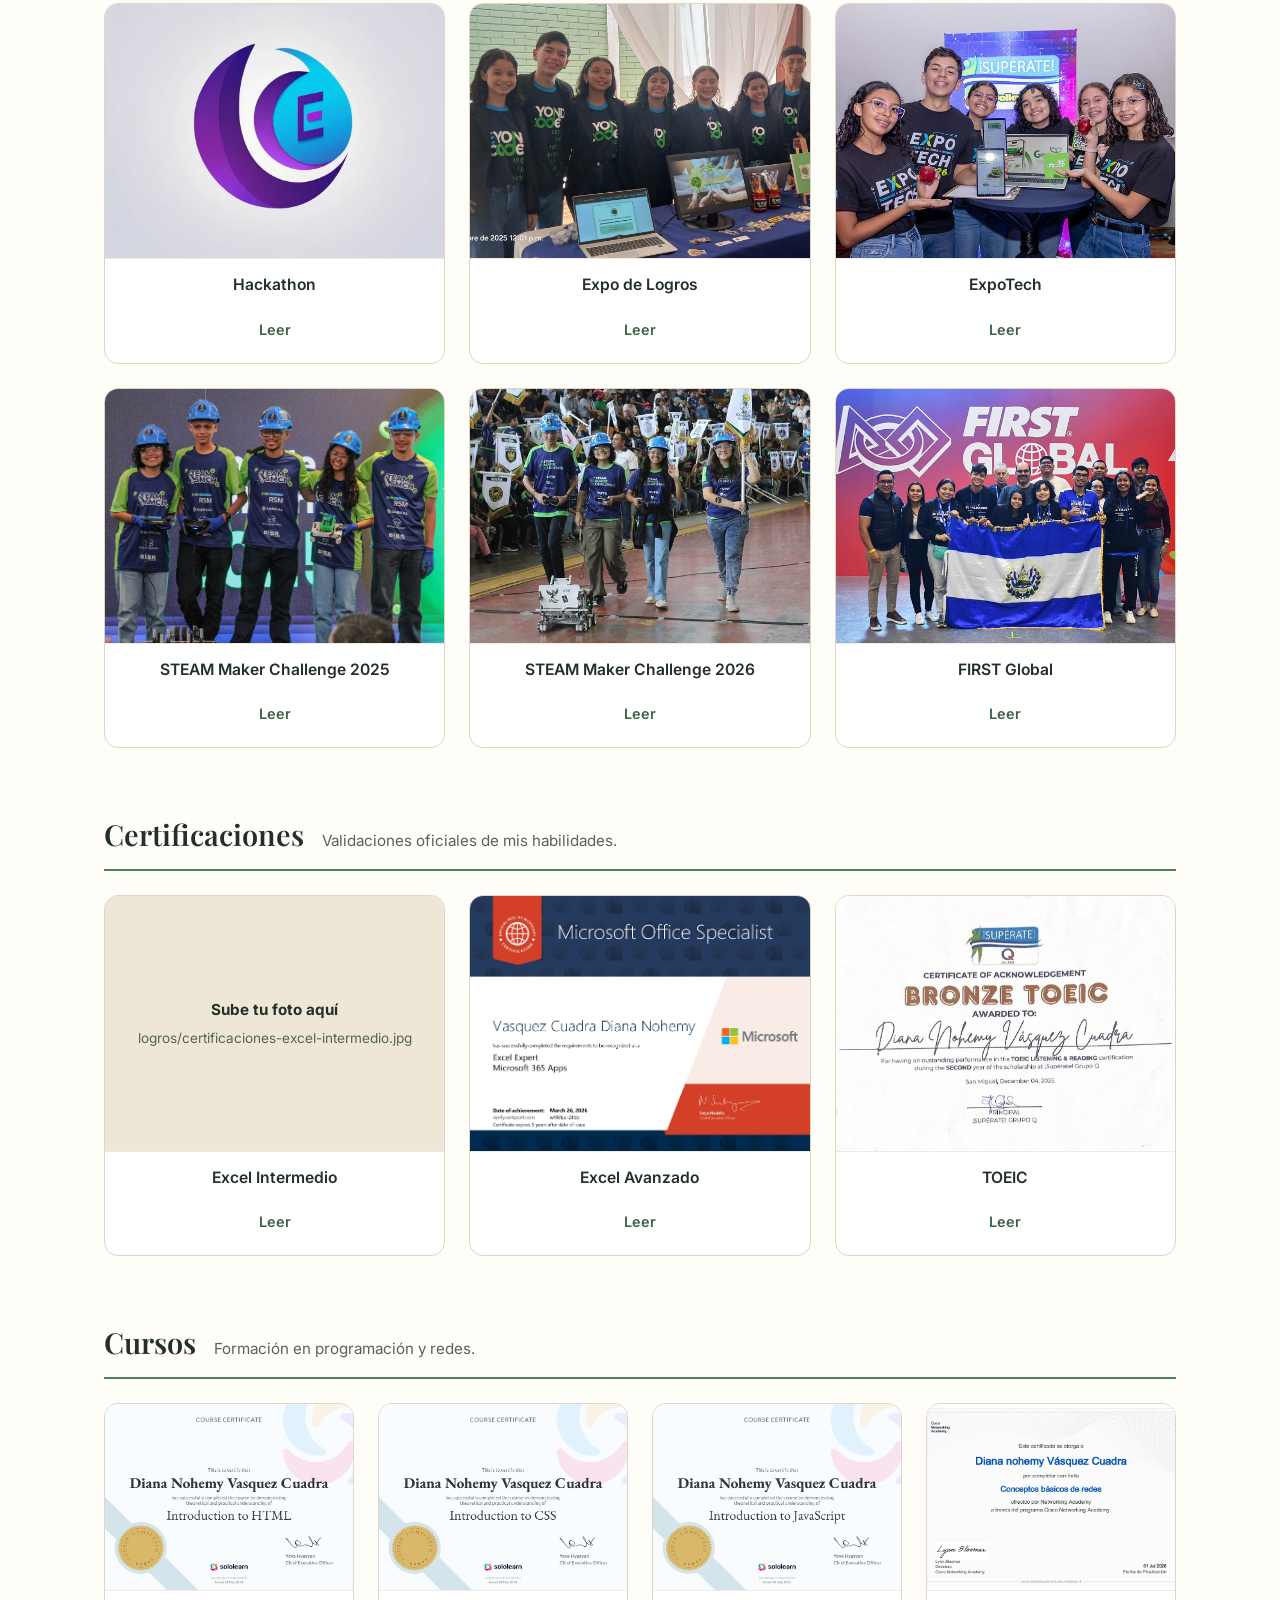
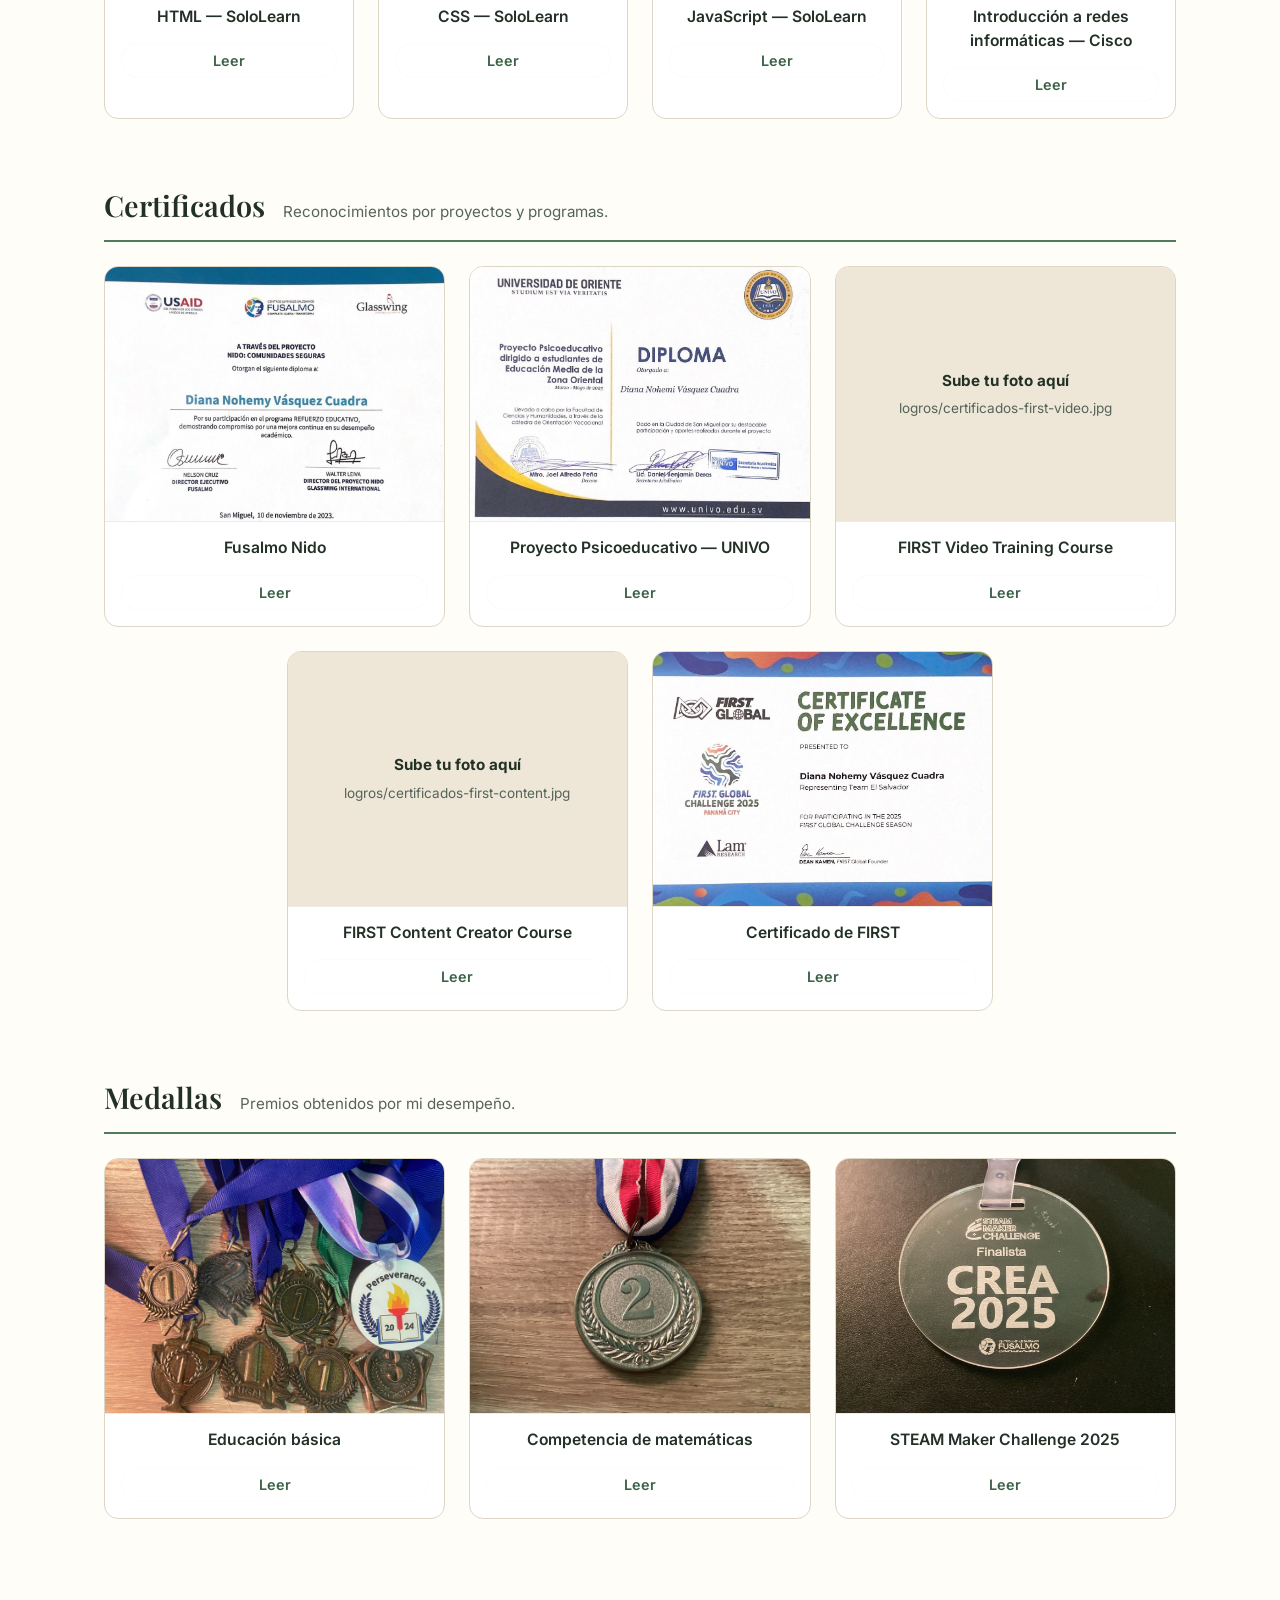
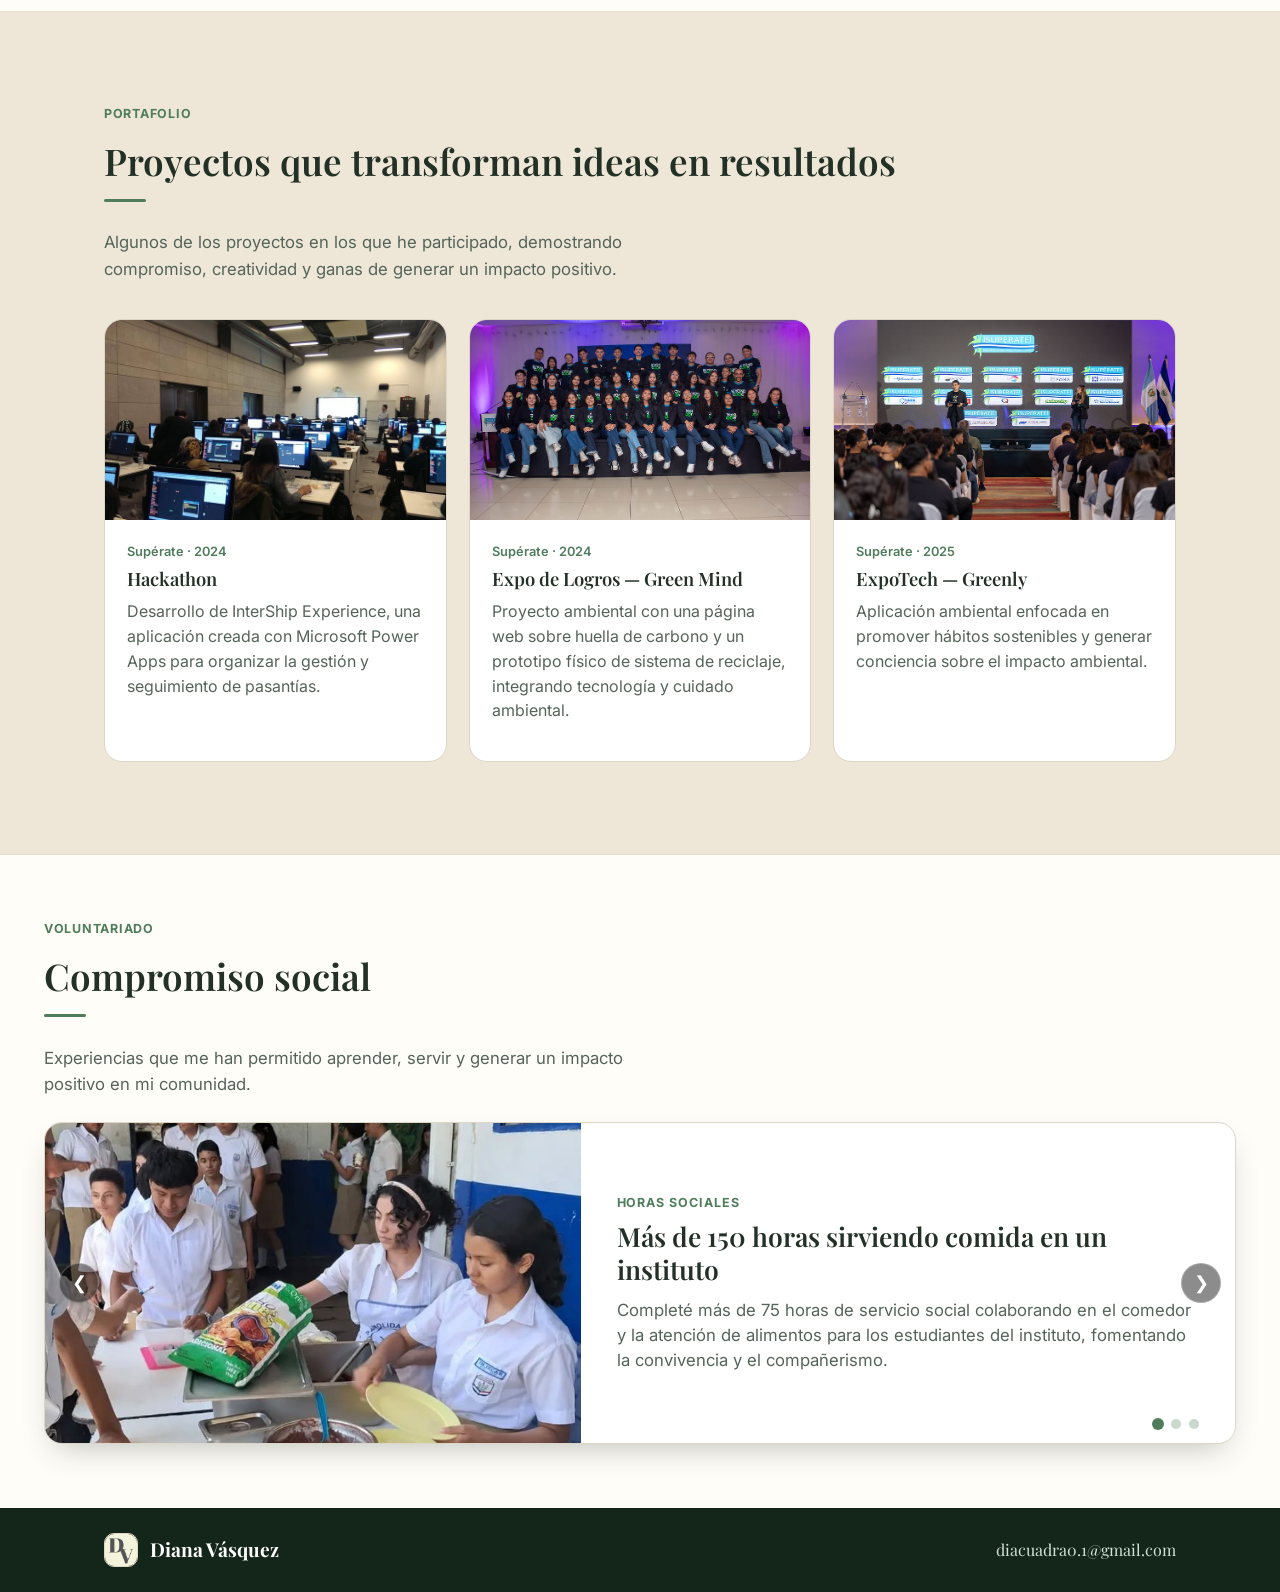
==== commit a4f5b5ac: "Update index.html" ====
--- a/index.html
+++ b/index.html
@@ -184,7 +184,7 @@
         </figure>
         <figure class="logro-card">
           <div class="logro-photo">
-            <img src="logros/Excel_Expert.png" alt="Excel Avanzado" loading="lazy" onerror="this.style.display='none'; this.nextElementSibling.style.display='flex';">
+            <img src="logros/Excel_Expert.PNG" alt="Excel Avanzado" loading="lazy" onerror="this.style.display='none'; this.nextElementSibling.style.display='flex';">
             <div class="img-placeholder"><strong>Sube tu foto aquí</strong><span>logros/certificaciones-excel-avanzado.jpg</span></div>
           </div>
           <figcaption>Excel Avanzado</figcaption>
--- a/styles.css
+++ b/styles.css
@@ -662,6 +662,129 @@
 .site-footer p,
 .site-footer strong { font-family: "Playfair Display", Georgia, serif; }
 .site-footer strong { font-size: 1.2rem; font-weight: 700; }
-.site-footer .muted { font-style: italic; font-size: 1rem; }
-.site-footer .signoff { font-family: "Playfair Display", Georgia, serif; font-style: italic; font-size: 1.35rem; }
-.site-footer .brand-mark { font-family: "Playfair Display", Georgia, serif; }
+
+/* ============ LOGROS ACADÉMICOS (rediseño con fotos) ============ */
+.logro-group { margin-top: 64px; }
+.logro-head {
+  display: flex; align-items: baseline; flex-wrap: wrap; gap: 6px 18px;
+  padding-bottom: 12px; margin-bottom: 24px;
+  border-bottom: 2px solid #4f7d5c;
+}
+.logro-head h3 { font-size: 1.8rem; margin: 0; }
+.logro-head p { margin: 0; font-size: .95rem; }
+.logro-grid { display: flex; flex-wrap: wrap; justify-content: center; gap: 24px; }
+.logro-card {
+  margin: 0;
+  flex: 0 0 calc((100% - 48px) / 3);
+  background: #ffffff;
+  border: 1px solid #ddd6c7;
+  border-radius: 14px;
+  overflow: hidden;
+  transition: transform .25s ease, box-shadow .25s ease;
+}
+.logro-grid.cols-4 .logro-card { flex-basis: calc((100% - 72px) / 4); }
+.logro-card:hover { transform: translateY(-4px); box-shadow: 0 14px 28px -12px rgba(34,48,38,.25); }
+.logro-photo { aspect-ratio: 4 / 3; background: #eee7d7; overflow: hidden; }
+.logro-photo img { width: 100%; height: 100%; object-fit: cover; display: block; }
+.logro-photo .img-placeholder { height: 100%; min-height: 0; border: 0; }
+.logro-card figcaption {
+  padding: 14px 16px; text-align: center;
+  font-weight: 600; font-size: .98rem; color: #223026;
+  border-top: 1px solid #f0ebe1;
+}
+@media (max-width: 900px) {
+  .logro-card, .logro-grid.cols-4 .logro-card { flex-basis: calc((100% - 24px) / 2); }
+}
+@media (max-width: 520px) {
+  .logro-card, .logro-grid.cols-4 .logro-card { flex-basis: 100%; }
+  .logro-head h3 { font-size: 1.5rem; }
+}
+/* ============ FOOTER compacto ============ */
+.site-footer { padding: 25px 0; }
+.site-footer .footer-row {
+  flex-direction: row;
+  flex-wrap: nowrap;
+  justify-content: space-between;
+  align-items: center;
+  gap: 18px;
+}
+.footer-brand { display: flex; align-items: center; gap: 12px; }
+.site-footer .brand-mark.small { margin-bottom: 0; flex-shrink: 0; }
+.footer-email {
+  color: #d1e2d5;
+  font-family: "Playfair Display", Georgia, serif !important;
+  font-size: 1rem;
+  text-decoration: none;
+  transition: color .2s ease;
+}
+.footer-email:hover { color: #88c498; text-decoration: underline; }
+
+@media (max-width: 640px) {
+  .site-footer .footer-row { flex-direction: row; align-items: center; }
+  .footer-email { font-size: .85rem; }
+}
+
+/* ============ Ver foto grande y botón Leer ============ */
+.logro-photo { cursor: zoom-in; }
+.logro-read {
+  display: block;
+  width: calc(100% - 32px);
+  margin: 0 16px 16px;
+  padding: 8px 0;
+  border: 1px solid #fbfcfb;
+  border-radius: 999px;
+  background: transparent;
+  color: #3c6247;
+  font: 600 .9rem "Inter", sans-serif;
+  cursor: pointer;
+  transition: background .2s ease, color .2s ease;
+}
+.logro-read:hover { background: #4f7d5c; color: #ffffff; }
+
+.logro-modal {
+  display: none;
+  position: fixed;
+  inset: 0;
+  z-index: 1000;
+  align-items: center;
+  justify-content: center;
+  padding: 24px;
+  background: rgba(20, 38, 26, .85);
+}
+.logro-modal.open { display: flex; }
+.logro-modal-box {
+  position: relative;
+  max-width: 900px;
+  max-height: 92vh;
+  overflow: auto;
+  background: #ffffff;
+  border-radius: 16px;
+}
+.logro-modal-box > img {
+  display: block;
+  max-width: 100%;
+  max-height: 90vh;
+  margin: 0 auto;
+  border-radius: 16px;
+}
+.logro-modal-info { display: none; padding: 24px 28px 28px; }
+.logro-modal-info p { margin: 0; color: #55645a; }
+.logro-close {
+  position: absolute;
+  top: 10px; right: 10px;
+  width: 38px; height: 38px;
+  border: 0;
+  border-radius: 50%;
+  background: #14261a;
+  color: #ffffff;
+  font-size: 1.6rem;
+  line-height: 1;
+  cursor: pointer;
+  z-index: 2;
+}
+.logro-close:hover { background: #4f7d5c; }
+
+/* Modo tarjeta de información */
+.logro-modal-box.is-info { width: min(520px, 100%); }
+.logro-modal-box.is-info > img { max-height: 240px; width: 100%; object-fit: cover; border-radius: 16px 16px 0 0; }
+.logro-modal-box.is-info .logro-modal-info { display: block; }
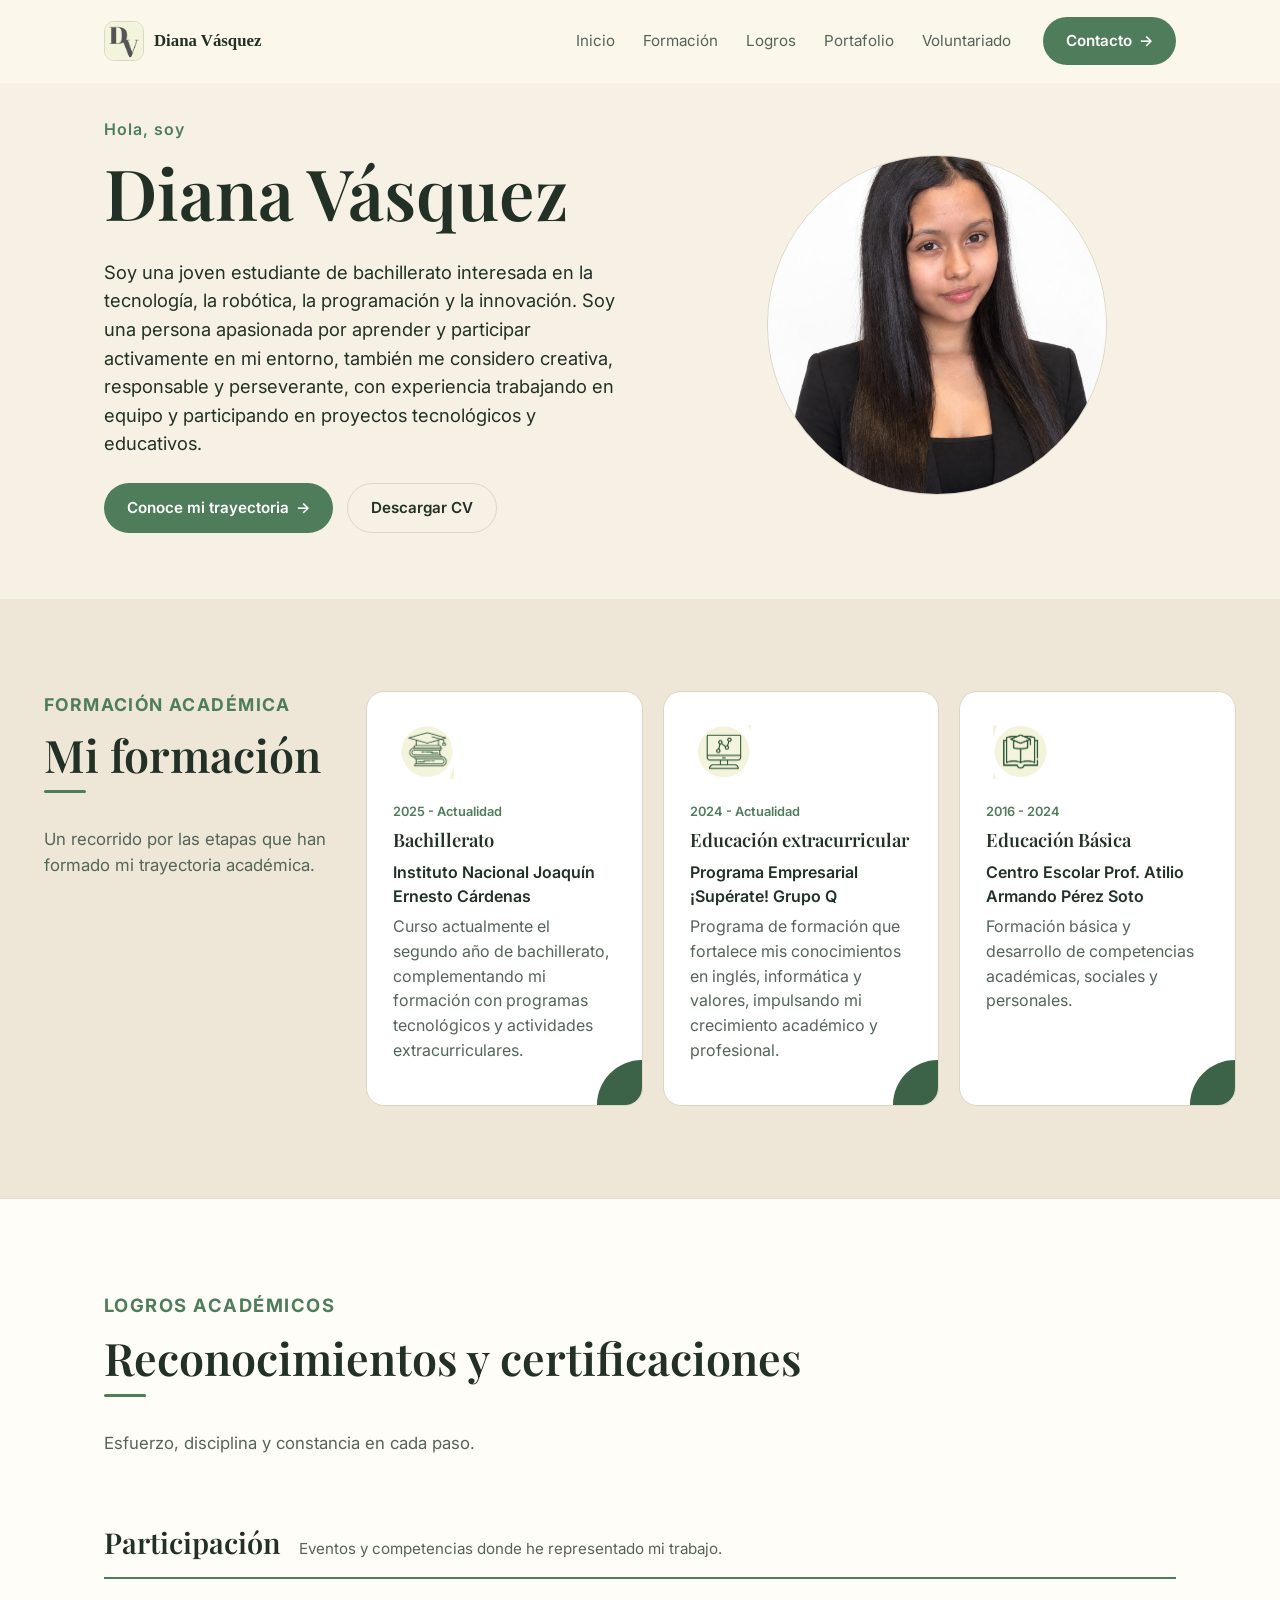
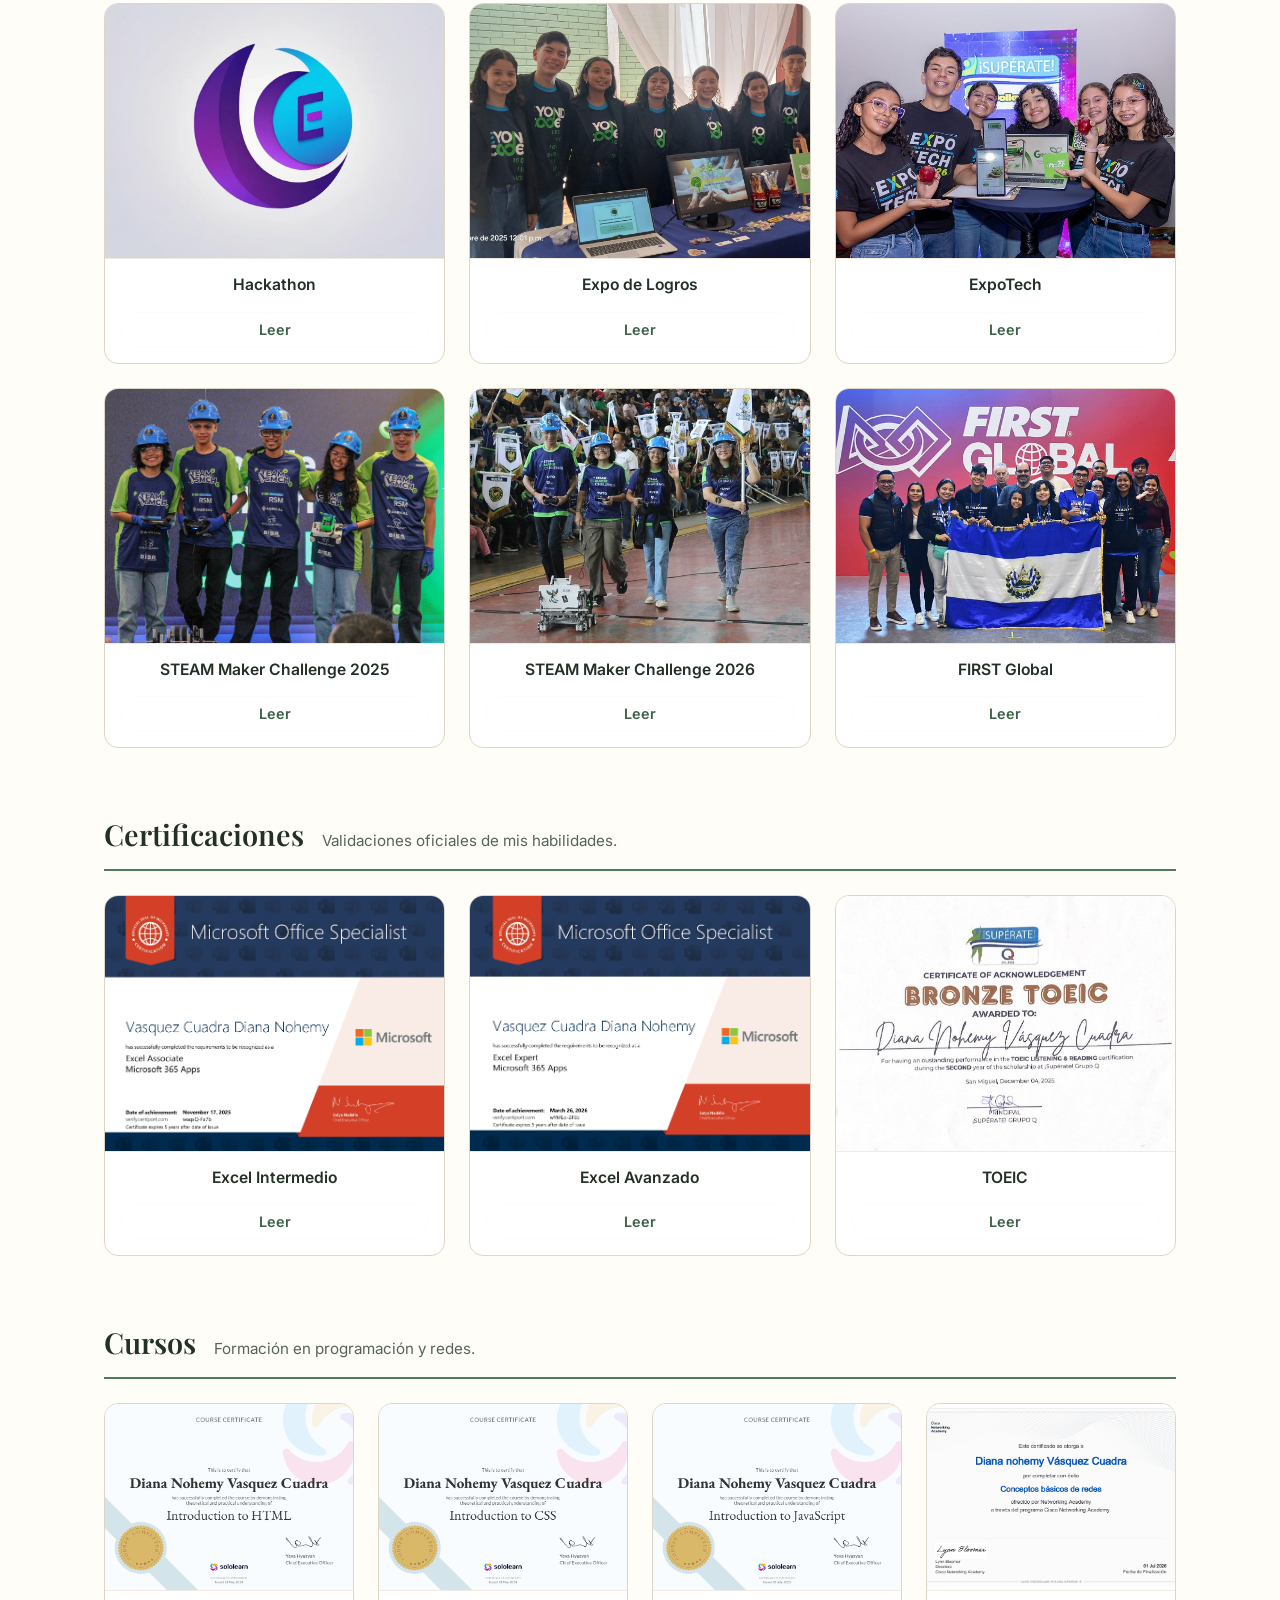
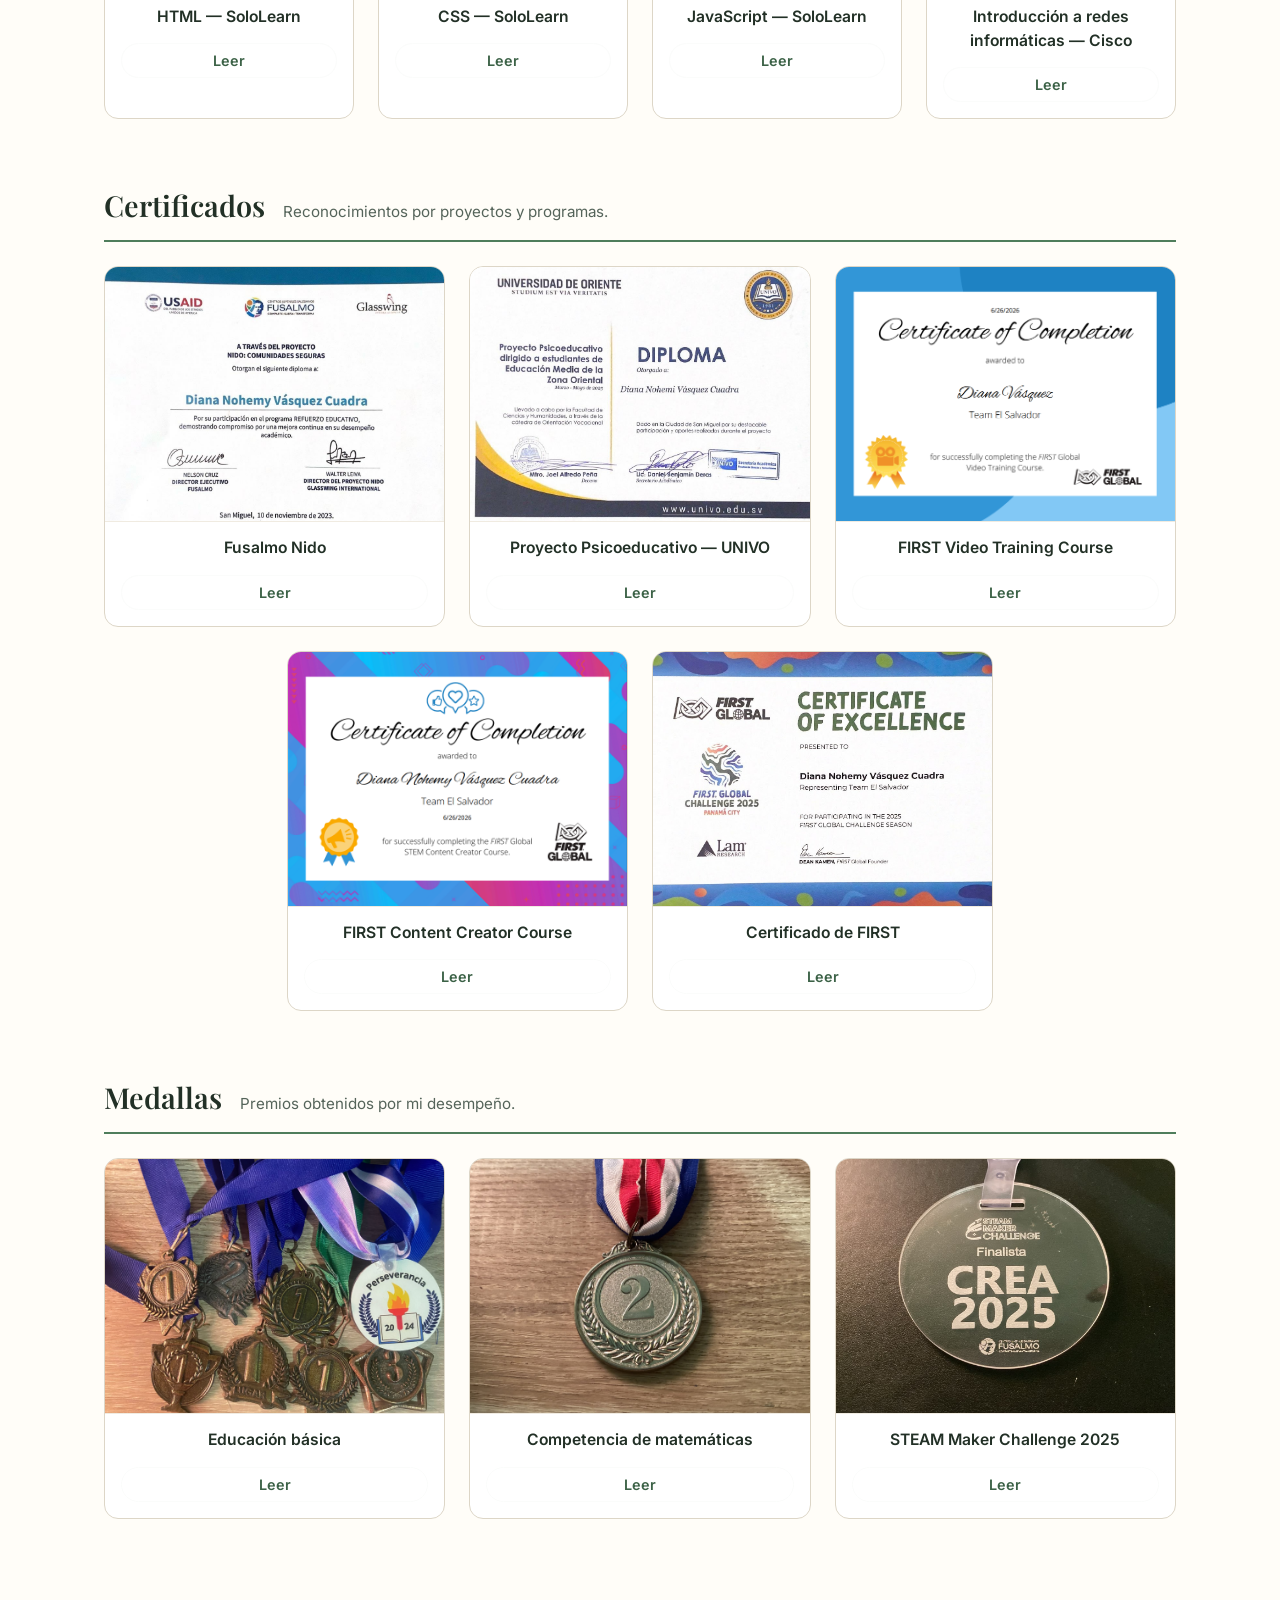
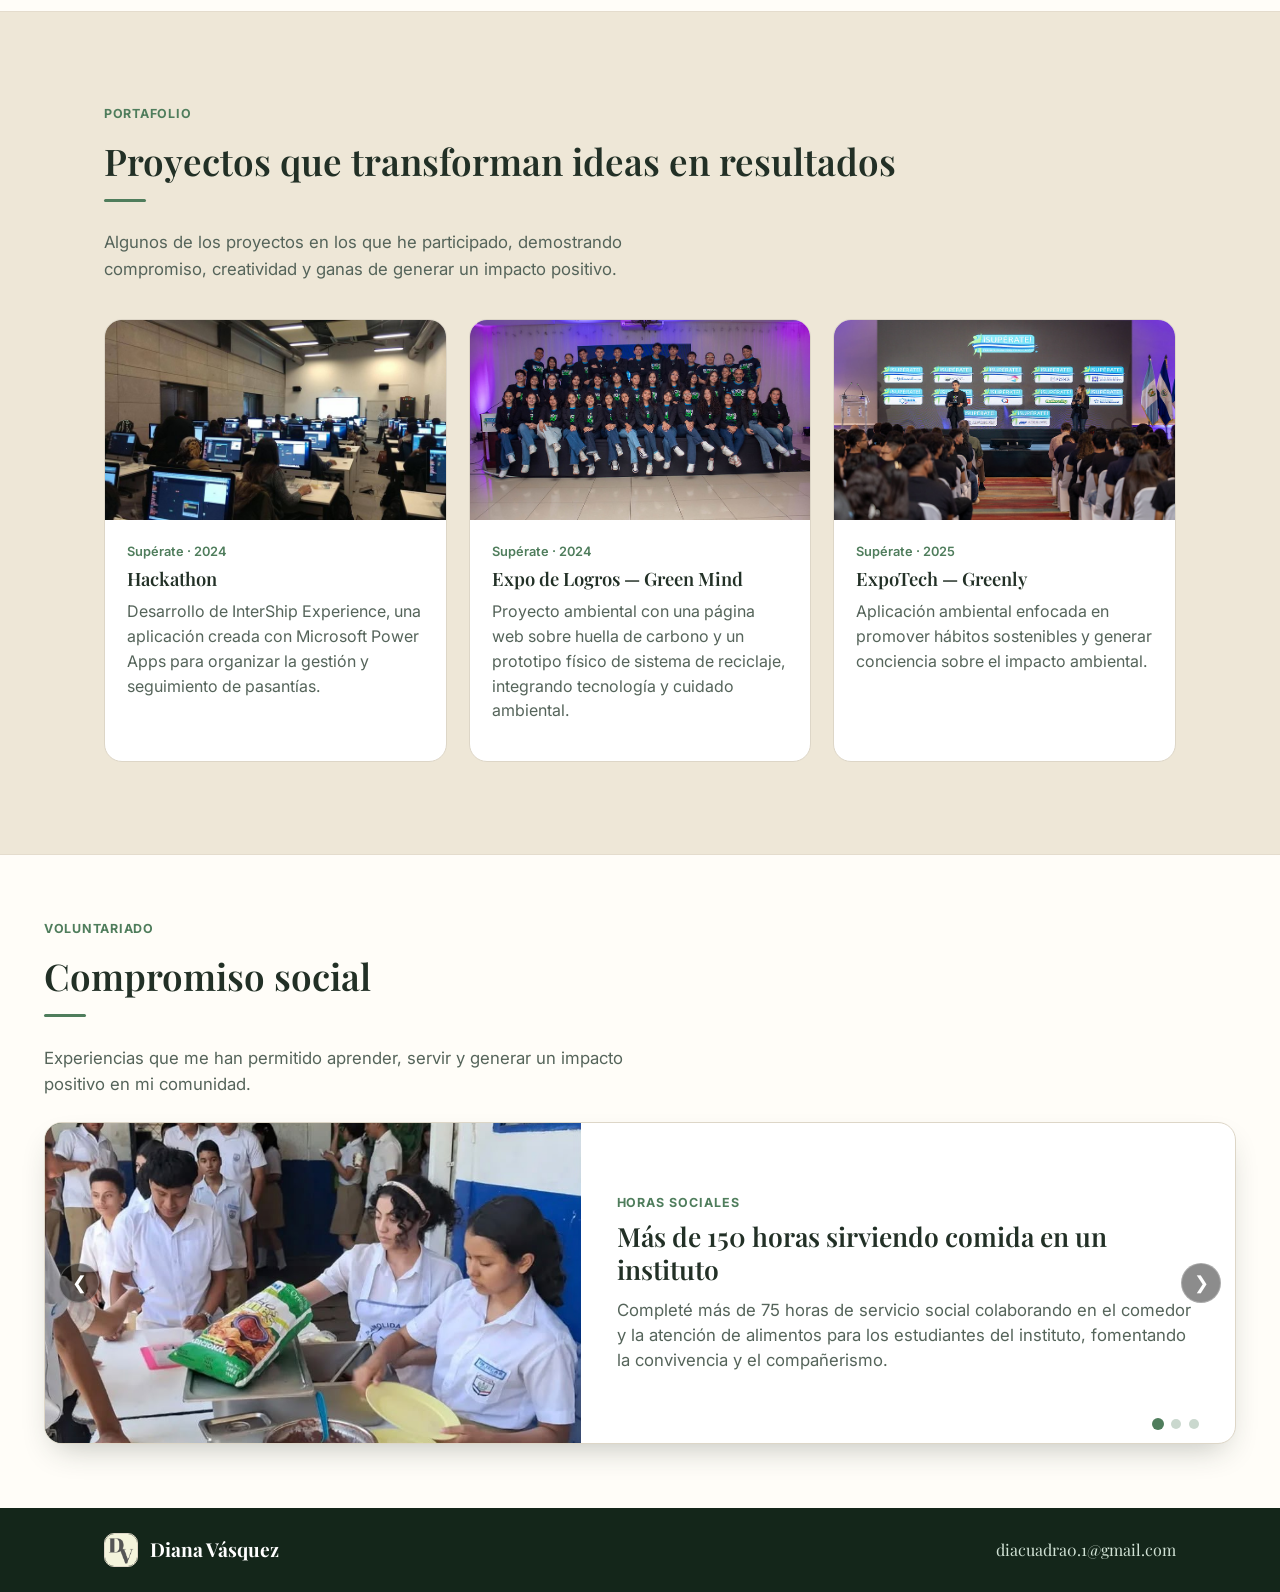
==== commit 90c1e2f9: "Update index.html" ====
--- a/index.html
+++ b/index.html
@@ -177,7 +177,7 @@
       <div class="logro-grid cols-3">
         <figure class="logro-card">
           <div class="logro-photo">
-            <img src="logros/Excel_Intermedio.png" alt="Excel Intermedio" loading="lazy" onerror="this.style.display='none'; this.nextElementSibling.style.display='flex';">
+            <img src="logros/Excel_Intermedio.PNG" alt="Excel Intermedio" loading="lazy" onerror="this.style.display='none'; this.nextElementSibling.style.display='flex';">
             <div class="img-placeholder"><strong>Sube tu foto aquí</strong><span>logros/certificaciones-excel-intermedio.jpg</span></div>
           </div>
           <figcaption>Excel Intermedio</figcaption>
@@ -258,14 +258,14 @@
         </figure>
         <figure class="logro-card">
           <div class="logro-photo">
-            <img src="logros/video_first.png" alt="FIRST Video Training Course" loading="lazy" onerror="this.style.display='none'; this.nextElementSibling.style.display='flex';">
+            <img src="logros/video_first.PNG" alt="FIRST Video Training Course" loading="lazy" onerror="this.style.display='none'; this.nextElementSibling.style.display='flex';">
             <div class="img-placeholder"><strong>Sube tu foto aquí</strong><span>logros/certificados-first-video.jpg</span></div>
           </div>
           <figcaption>FIRST Video Training Course</figcaption>
         </figure>
         <figure class="logro-card">
           <div class="logro-photo">
-            <img src="logros/creador_first.png" alt="FIRST Content Creator Course" loading="lazy" onerror="this.style.display='none'; this.nextElementSibling.style.display='flex';">
+            <img src="logros/creador_first.PNG" alt="FIRST Content Creator Course" loading="lazy" onerror="this.style.display='none'; this.nextElementSibling.style.display='flex';">
             <div class="img-placeholder"><strong>Sube tu foto aquí</strong><span>logros/certificados-first-content.jpg</span></div>
           </div>
           <figcaption>FIRST Content Creator Course</figcaption>
